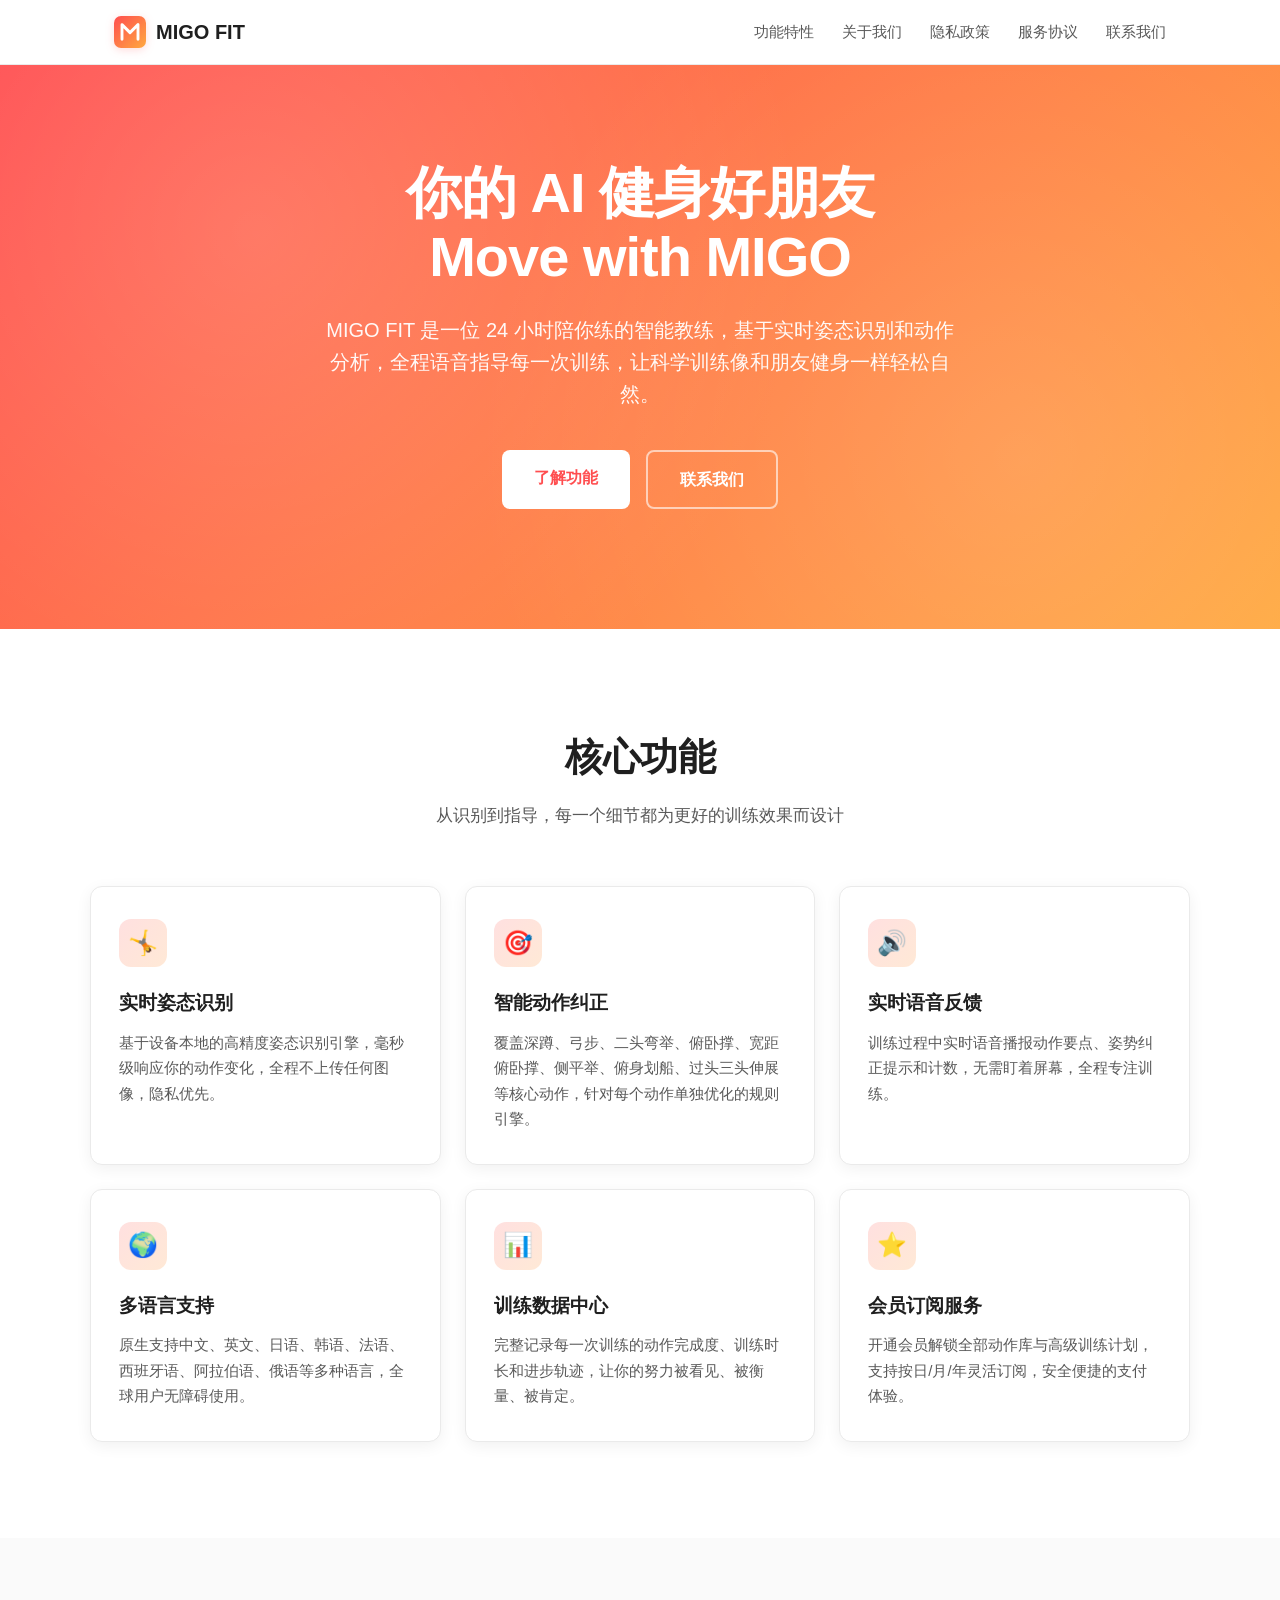
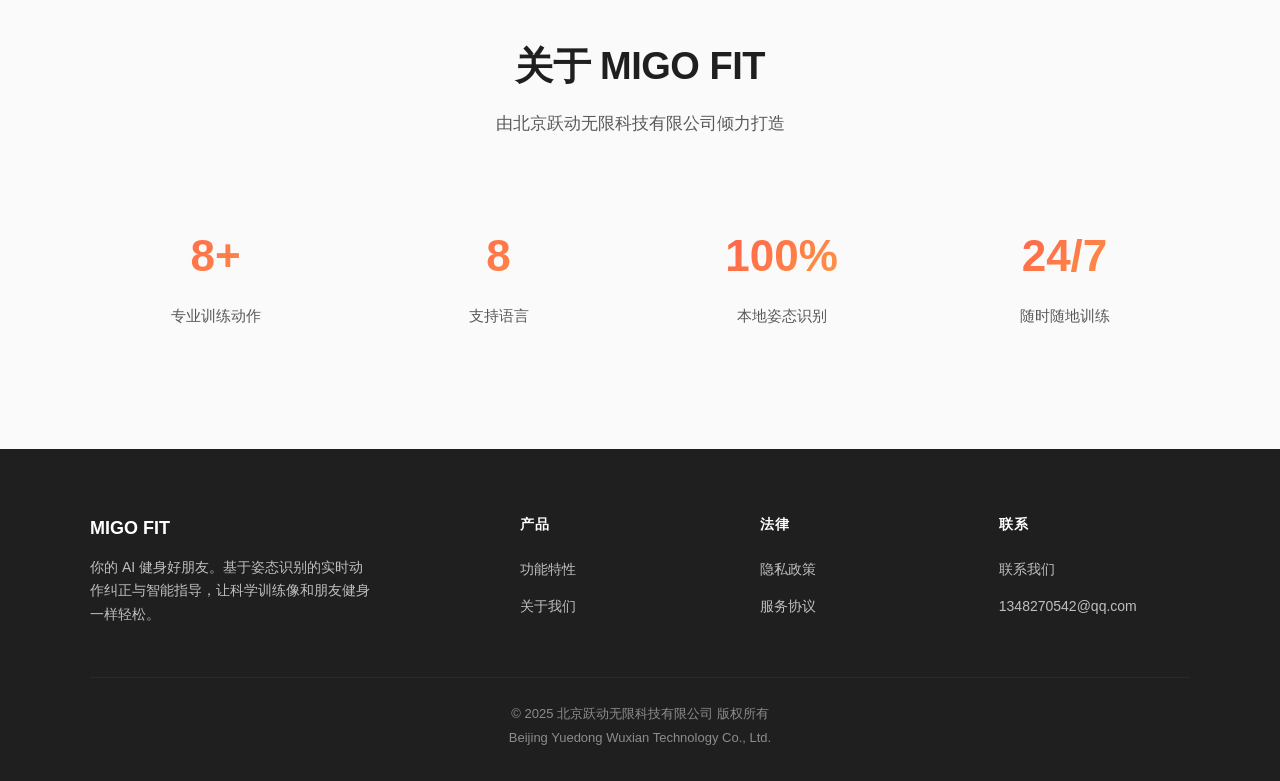
==== index.html @ 9cc6fa57 "feat: 品牌全面重塑 FitCoach → MIGO FIT - 新增主 Logo SVG（圆角矩形 + 字母 M 双山峰 + 红橙渐变 #FF4D4F→#FFA940） - 新增完整 wordm" ====
<!DOCTYPE html>
<html lang="zh-CN">
<head>
  <meta charset="UTF-8" />
  <meta name="viewport" content="width=device-width, initial-scale=1.0" />
  <meta name="description" content="MIGO FIT — 你的 AI 健身好朋友。基于姿态识别的实时动作纠正与语音指导，让科学训练像和朋友健身一样轻松自然。" />
  <title>MIGO FIT — 你的 AI 健身好朋友</title>
  <link rel="icon" type="image/svg+xml" href="assets/favicon.svg" />
  <link rel="stylesheet" href="assets/style.css" />
</head>
<body>

  <!-- Header -->
  <header class="site-header">
    <nav class="nav">
      <a class="nav-brand" href="index.html">
        <img class="logo-svg" src="assets/logo.svg" alt="MIGO FIT Logo" width="32" height="32" />
        <span>MIGO FIT</span>
      </a>
      <ul class="nav-links">
        <li><a href="#features">功能特性</a></li>
        <li><a href="#about">关于我们</a></li>
        <li><a href="privacy.html">隐私政策</a></li>
        <li><a href="terms.html">服务协议</a></li>
        <li><a href="contact.html">联系我们</a></li>
      </ul>
    </nav>
  </header>

  <!-- Hero -->
  <section class="hero">
    <div class="hero-inner">
      <h1>你的 AI 健身好朋友<br />Move with MIGO</h1>
      <p>MIGO FIT 是一位 24 小时陪你练的智能教练，基于实时姿态识别和动作分析，全程语音指导每一次训练，让科学训练像和朋友健身一样轻松自然。</p>
      <div class="hero-cta">
        <a class="btn btn-primary" href="#features">了解功能</a>
        <a class="btn btn-outline" href="contact.html">联系我们</a>
      </div>
    </div>
  </section>

  <!-- Features -->
  <section id="features" class="section">
    <div class="section-inner">
      <div class="section-title">
        <h2>核心功能</h2>
        <p>从识别到指导，每一个细节都为更好的训练效果而设计</p>
      </div>
      <div class="features-grid">

        <div class="feature-card">
          <div class="feature-icon">🤸</div>
          <h3>实时姿态识别</h3>
          <p>基于设备本地的高精度姿态识别引擎，毫秒级响应你的动作变化，全程不上传任何图像，隐私优先。</p>
        </div>

        <div class="feature-card">
          <div class="feature-icon">🎯</div>
          <h3>智能动作纠正</h3>
          <p>覆盖深蹲、弓步、二头弯举、俯卧撑、宽距俯卧撑、侧平举、俯身划船、过头三头伸展等核心动作，针对每个动作单独优化的规则引擎。</p>
        </div>

        <div class="feature-card">
          <div class="feature-icon">🔊</div>
          <h3>实时语音反馈</h3>
          <p>训练过程中实时语音播报动作要点、姿势纠正提示和计数，无需盯着屏幕，全程专注训练。</p>
        </div>

        <div class="feature-card">
          <div class="feature-icon">🌍</div>
          <h3>多语言支持</h3>
          <p>原生支持中文、英文、日语、韩语、法语、西班牙语、阿拉伯语、俄语等多种语言，全球用户无障碍使用。</p>
        </div>

        <div class="feature-card">
          <div class="feature-icon">📊</div>
          <h3>训练数据中心</h3>
          <p>完整记录每一次训练的动作完成度、训练时长和进步轨迹，让你的努力被看见、被衡量、被肯定。</p>
        </div>

        <div class="feature-card">
          <div class="feature-icon">⭐</div>
          <h3>会员订阅服务</h3>
          <p>开通会员解锁全部动作库与高级训练计划，支持按日/月/年灵活订阅，安全便捷的支付体验。</p>
        </div>

      </div>
    </div>
  </section>

  <!-- About / Stats -->
  <section id="about" class="section section-soft">
    <div class="section-inner">
      <div class="section-title">
        <h2>关于 MIGO FIT</h2>
        <p>由北京跃动无限科技有限公司倾力打造</p>
      </div>
      <div class="about-grid">
        <div class="stat">
          <span class="stat-num">8+</span>
          <span class="stat-label">专业训练动作</span>
        </div>
        <div class="stat">
          <span class="stat-num">8</span>
          <span class="stat-label">支持语言</span>
        </div>
        <div class="stat">
          <span class="stat-num">100%</span>
          <span class="stat-label">本地姿态识别</span>
        </div>
        <div class="stat">
          <span class="stat-num">24/7</span>
          <span class="stat-label">随时随地训练</span>
        </div>
      </div>
    </div>
  </section>

  <!-- Footer -->
  <footer class="site-footer">
    <div class="footer-inner">
      <div class="footer-grid">

        <div class="footer-brand">
          <h3>MIGO FIT</h3>
          <p>你的 AI 健身好朋友。基于姿态识别的实时动作纠正与智能指导，让科学训练像和朋友健身一样轻松。</p>
        </div>

        <div class="footer-col">
          <h4>产品</h4>
          <ul>
            <li><a href="#features">功能特性</a></li>
            <li><a href="#about">关于我们</a></li>
          </ul>
        </div>

        <div class="footer-col">
          <h4>法律</h4>
          <ul>
            <li><a href="privacy.html">隐私政策</a></li>
            <li><a href="terms.html">服务协议</a></li>
          </ul>
        </div>

        <div class="footer-col">
          <h4>联系</h4>
          <ul>
            <li><a href="contact.html">联系我们</a></li>
            <li><a href="mailto:1348270542@qq.com">1348270542@qq.com</a></li>
          </ul>
        </div>

      </div>

      <div class="footer-bottom">
        <p>© 2025 北京跃动无限科技有限公司 版权所有</p>
        <p>Beijing Yuedong Wuxian Technology Co., Ltd.</p>
      </div>
    </div>
  </footer>

</body>
</html>
---- assets/style.css ----
/* ===== MIGO FIT Official Website Styles ===== */
/* Brand: MIGO FIT — Your AI Workout MIGO */
/* Design tokens — 与品牌 VI 文档 BRAND.md 对齐 */
:root {
  /* 品牌主渐变: #FF4D4F → #FFA940 (温暖红橙) */
  --color-primary: #FF4D4F;
  --color-primary-dark: #D9363E;
  --color-accent: #FFA940;
  --color-text: #1F1F1F;
  --color-text-secondary: #595959;
  --color-text-tertiary: #8C8C8C;
  --color-bg: #FFFFFF;
  --color-bg-soft: #FAFAFA;
  --color-bg-section: #F5F5F7;
  --color-border: #EAEAEA;
  --gradient-hero: linear-gradient(135deg, #FF4D4F 0%, #FFA940 100%);
  --shadow-card: 0 4px 16px rgba(0, 0, 0, 0.06);
  --shadow-card-hover: 0 8px 24px rgba(0, 0, 0, 0.1);
  --radius-card: 12px;
  --radius-button: 8px;
  --max-width: 1100px;
}

* {
  margin: 0;
  padding: 0;
  box-sizing: border-box;
}

html {
  scroll-behavior: smooth;
}

body {
  font-family: -apple-system, BlinkMacSystemFont, "PingFang SC", "Helvetica Neue",
    Helvetica, "Microsoft YaHei", Arial, sans-serif;
  font-size: 16px;
  line-height: 1.7;
  color: var(--color-text);
  background: var(--color-bg);
  -webkit-font-smoothing: antialiased;
  -moz-osx-font-smoothing: grayscale;
}

a {
  color: var(--color-primary);
  text-decoration: none;
  transition: color 0.2s ease;
}

a:hover {
  color: var(--color-primary-dark);
}

img {
  max-width: 100%;
  height: auto;
}

/* ===== Header / Navigation ===== */
.site-header {
  position: sticky;
  top: 0;
  background: rgba(255, 255, 255, 0.95);
  backdrop-filter: saturate(180%) blur(20px);
  -webkit-backdrop-filter: saturate(180%) blur(20px);
  border-bottom: 1px solid var(--color-border);
  z-index: 100;
}

.nav {
  max-width: var(--max-width);
  margin: 0 auto;
  padding: 0 24px;
  height: 64px;
  display: flex;
  align-items: center;
  justify-content: space-between;
}

.nav-brand {
  display: flex;
  align-items: center;
  gap: 10px;
  font-weight: 700;
  font-size: 20px;
  color: var(--color-text);
}

.nav-brand .logo-svg {
  width: 32px;
  height: 32px;
  display: inline-block;
  vertical-align: middle;
  /* 微弱阴影，让 logo 在浅色 header 上更立体 */
  filter: drop-shadow(0 2px 4px rgba(255, 77, 79, 0.20));
}

.nav-links {
  display: flex;
  gap: 28px;
  list-style: none;
}

.nav-links a {
  color: var(--color-text-secondary);
  font-weight: 500;
  font-size: 15px;
}

.nav-links a:hover {
  color: var(--color-primary);
}

/* ===== Hero ===== */
.hero {
  background: var(--gradient-hero);
  color: #fff;
  padding: 96px 24px 120px;
  text-align: center;
  position: relative;
  overflow: hidden;
}

.hero::before {
  content: "";
  position: absolute;
  inset: 0;
  background: radial-gradient(circle at 20% 30%, rgba(255, 255, 255, 0.15) 0%, transparent 50%),
    radial-gradient(circle at 80% 70%, rgba(255, 255, 255, 0.12) 0%, transparent 50%);
  pointer-events: none;
}

.hero-inner {
  position: relative;
  max-width: 820px;
  margin: 0 auto;
}

.hero h1 {
  font-size: 56px;
  line-height: 1.15;
  font-weight: 800;
  letter-spacing: -1px;
  margin-bottom: 24px;
}

.hero p {
  font-size: 20px;
  opacity: 0.95;
  line-height: 1.6;
  margin-bottom: 40px;
  max-width: 640px;
  margin-left: auto;
  margin-right: auto;
}

.hero-cta {
  display: flex;
  justify-content: center;
  gap: 16px;
  flex-wrap: wrap;
}

.btn {
  display: inline-block;
  padding: 14px 32px;
  border-radius: var(--radius-button);
  font-size: 16px;
  font-weight: 600;
  transition: transform 0.2s ease, box-shadow 0.2s ease;
  cursor: pointer;
  border: none;
}

.btn-primary {
  background: #fff;
  color: var(--color-primary);
}

.btn-primary:hover {
  transform: translateY(-2px);
  box-shadow: 0 8px 24px rgba(0, 0, 0, 0.18);
  color: var(--color-primary-dark);
}

.btn-outline {
  background: transparent;
  color: #fff;
  border: 2px solid rgba(255, 255, 255, 0.6);
}

.btn-outline:hover {
  transform: translateY(-2px);
  border-color: #fff;
  color: #fff;
}

/* ===== Section ===== */
.section {
  padding: 96px 24px;
}

.section-inner {
  max-width: var(--max-width);
  margin: 0 auto;
}

.section-soft {
  background: var(--color-bg-soft);
}

.section-section {
  background: var(--color-bg-section);
}

.section-title {
  text-align: center;
  margin-bottom: 56px;
}

.section-title h2 {
  font-size: 38px;
  font-weight: 800;
  letter-spacing: -0.5px;
  margin-bottom: 12px;
}

.section-title p {
  color: var(--color-text-secondary);
  font-size: 17px;
}

/* ===== Features Grid ===== */
.features-grid {
  display: grid;
  grid-template-columns: repeat(auto-fit, minmax(280px, 1fr));
  gap: 24px;
}

.feature-card {
  background: #fff;
  padding: 32px 28px;
  border-radius: var(--radius-card);
  box-shadow: var(--shadow-card);
  border: 1px solid var(--color-border);
  transition: box-shadow 0.2s ease, transform 0.2s ease;
}

.feature-card:hover {
  box-shadow: var(--shadow-card-hover);
  transform: translateY(-4px);
}

.feature-icon {
  width: 48px;
  height: 48px;
  border-radius: 12px;
  background: linear-gradient(135deg, #FFE0E0 0%, #FFE9D6 100%);
  display: inline-flex;
  align-items: center;
  justify-content: center;
  font-size: 24px;
  margin-bottom: 20px;
}

.feature-card h3 {
  font-size: 19px;
  font-weight: 700;
  margin-bottom: 10px;
}

.feature-card p {
  color: var(--color-text-secondary);
  font-size: 15px;
  line-height: 1.7;
}

/* ===== About / Stats ===== */
.about-grid {
  display: grid;
  grid-template-columns: repeat(auto-fit, minmax(200px, 1fr));
  gap: 32px;
  text-align: center;
}

.stat {
  padding: 24px 16px;
}

.stat-num {
  font-size: 44px;
  font-weight: 800;
  background: var(--gradient-hero);
  -webkit-background-clip: text;
  background-clip: text;
  -webkit-text-fill-color: transparent;
  margin-bottom: 8px;
  display: block;
}

.stat-label {
  color: var(--color-text-secondary);
  font-size: 15px;
}

/* ===== Footer ===== */
.site-footer {
  background: #1F1F1F;
  color: #BFBFBF;
  padding: 64px 24px 32px;
}

.footer-inner {
  max-width: var(--max-width);
  margin: 0 auto;
}

.footer-grid {
  display: grid;
  grid-template-columns: 2fr 1fr 1fr 1fr;
  gap: 48px;
  margin-bottom: 48px;
}

.footer-brand h3 {
  color: #fff;
  font-size: 18px;
  font-weight: 700;
  margin-bottom: 12px;
}

.footer-brand p {
  font-size: 14px;
  line-height: 1.7;
  max-width: 280px;
}

.footer-col h4 {
  color: #fff;
  font-size: 14px;
  font-weight: 600;
  text-transform: uppercase;
  letter-spacing: 1px;
  margin-bottom: 18px;
}

.footer-col ul {
  list-style: none;
}

.footer-col li {
  margin-bottom: 10px;
}

.footer-col a {
  color: #BFBFBF;
  font-size: 14px;
}

.footer-col a:hover {
  color: #fff;
}

.footer-bottom {
  border-top: 1px solid #2A2A2A;
  padding-top: 24px;
  text-align: center;
  font-size: 13px;
  color: #8C8C8C;
  line-height: 1.8;
}

.footer-bottom a {
  color: #BFBFBF;
}

/* ===== Document Page (privacy / terms) ===== */
.doc-page {
  max-width: 820px;
  margin: 0 auto;
  padding: 64px 24px 96px;
}

.doc-page h1 {
  font-size: 36px;
  font-weight: 800;
  margin-bottom: 12px;
  letter-spacing: -0.5px;
}

.doc-meta {
  color: var(--color-text-tertiary);
  font-size: 14px;
  margin-bottom: 40px;
  padding-bottom: 24px;
  border-bottom: 1px solid var(--color-border);
}

.doc-page h2 {
  font-size: 22px;
  font-weight: 700;
  margin-top: 40px;
  margin-bottom: 16px;
  color: var(--color-text);
}

.doc-page h3 {
  font-size: 17px;
  font-weight: 600;
  margin-top: 24px;
  margin-bottom: 12px;
  color: var(--color-text);
}

.doc-page p,
.doc-page li {
  font-size: 15px;
  line-height: 1.85;
  color: var(--color-text-secondary);
  margin-bottom: 12px;
}

.doc-page ul,
.doc-page ol {
  padding-left: 24px;
  margin-bottom: 16px;
}

.doc-page strong {
  color: var(--color-text);
}

.doc-page blockquote {
  border-left: 4px solid var(--color-primary);
  padding: 12px 20px;
  margin: 20px 0;
  background: var(--color-bg-soft);
  color: var(--color-text-secondary);
  font-size: 15px;
  border-radius: 0 8px 8px 0;
}

.doc-page table {
  width: 100%;
  border-collapse: collapse;
  margin: 20px 0;
  font-size: 14px;
}

.doc-page th,
.doc-page td {
  padding: 12px 16px;
  border: 1px solid var(--color-border);
  text-align: left;
}

.doc-page th {
  background: var(--color-bg-soft);
  font-weight: 600;
  color: var(--color-text);
}

/* ===== Contact Page ===== */
.contact-grid {
  display: grid;
  grid-template-columns: repeat(auto-fit, minmax(280px, 1fr));
  gap: 24px;
  margin-top: 40px;
}

.contact-card {
  background: #fff;
  padding: 32px;
  border-radius: var(--radius-card);
  border: 1px solid var(--color-border);
  box-shadow: var(--shadow-card);
}

.contact-card h3 {
  font-size: 17px;
  font-weight: 700;
  margin-bottom: 16px;
  color: var(--color-text);
}

.contact-card p {
  color: var(--color-text-secondary);
  font-size: 15px;
  line-height: 1.8;
  margin-bottom: 8px;
}

.contact-card .contact-value {
  color: var(--color-primary);
  font-weight: 600;
  font-size: 17px;
}

/* ===== Responsive ===== */
@media (max-width: 768px) {
  .hero {
    padding: 64px 24px 80px;
  }
  .hero h1 {
    font-size: 36px;
  }
  .hero p {
    font-size: 17px;
  }
  .section {
    padding: 64px 24px;
  }
  .section-title h2 {
    font-size: 28px;
  }
  .nav-links {
    display: none;
  }
  .footer-grid {
    grid-template-columns: 1fr;
    gap: 32px;
  }
  .doc-page h1 {
    font-size: 28px;
  }
}
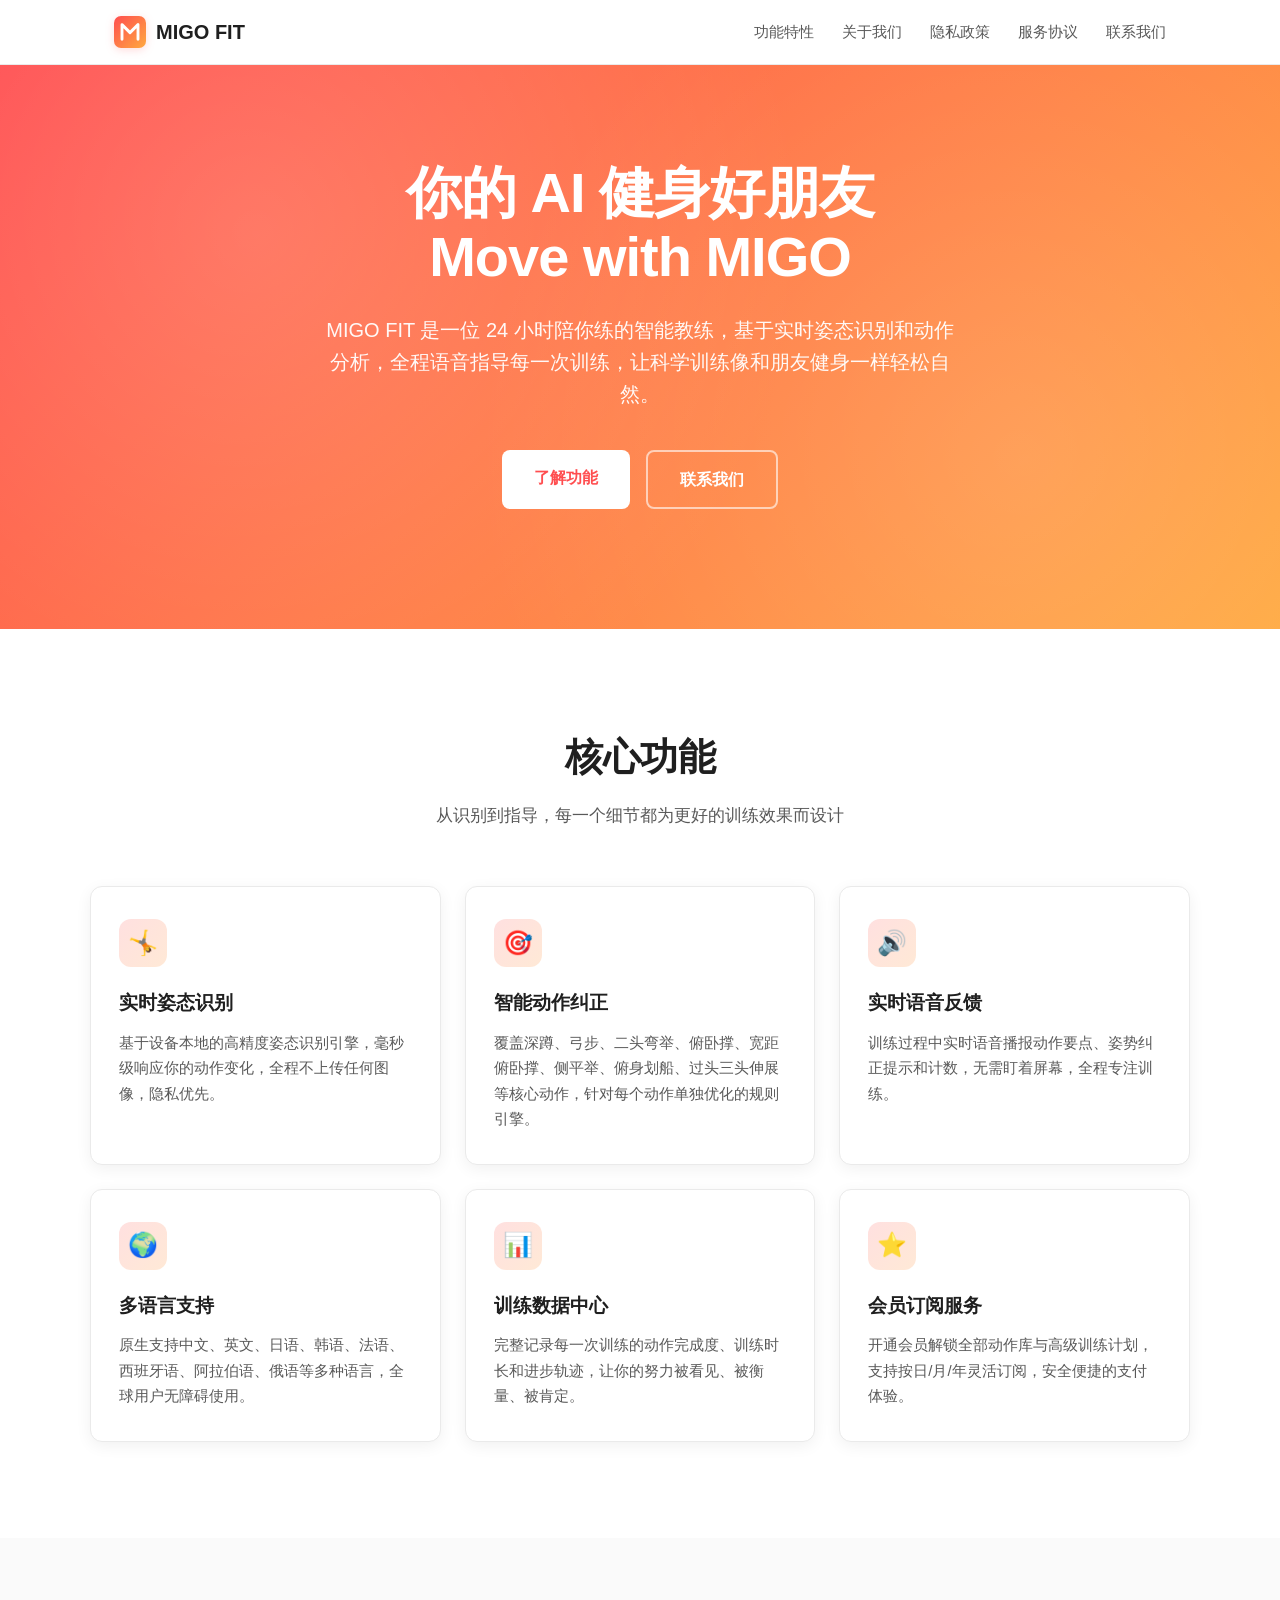
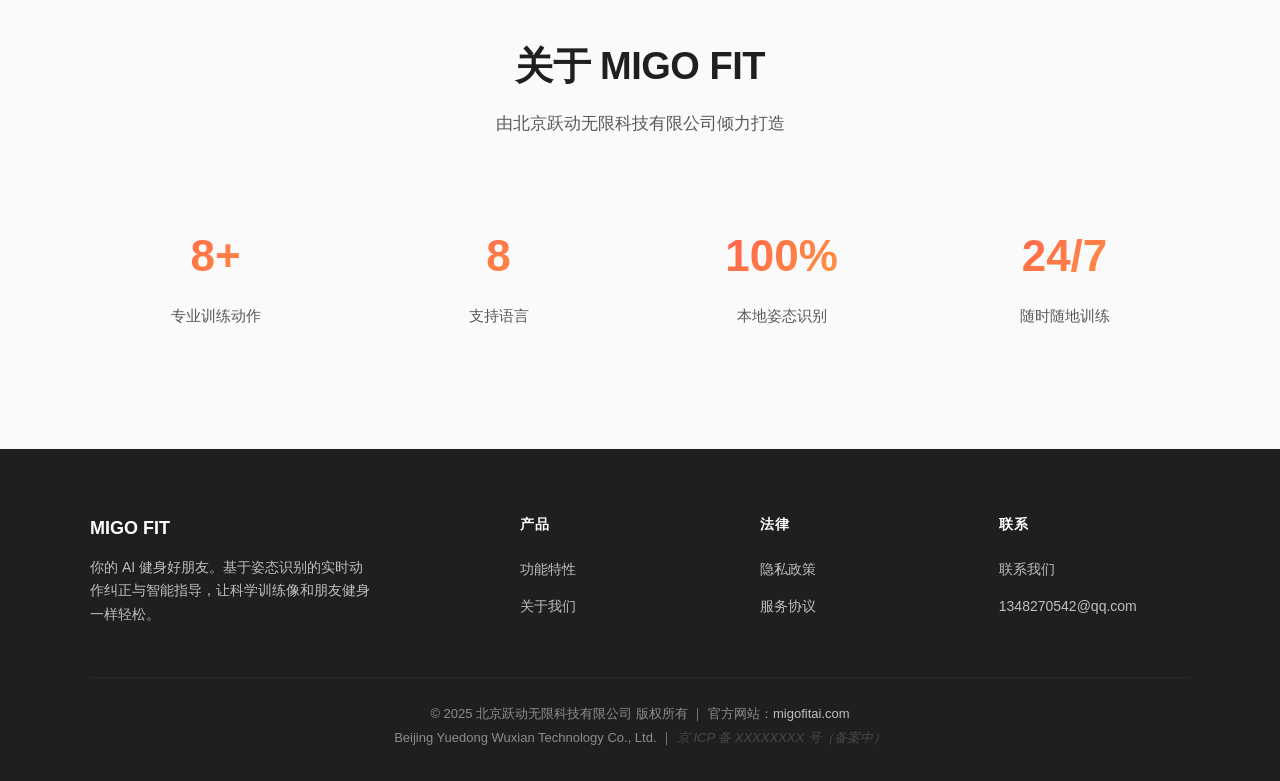
==== commit 3118501f: "feat(domain): 绑定自定义域名 migofitai.com - 新增 CNAME 文件让 GitHub Pages 自动绑定 migofitai.com - 4 个 HTML footer" ====
--- a/index.html
+++ b/index.html
@@ -153,8 +153,8 @@
       </div>
 
       <div class="footer-bottom">
-        <p>© 2025 北京跃动无限科技有限公司 版权所有</p>
-        <p>Beijing Yuedong Wuxian Technology Co., Ltd.</p>
+        <p>© 2025 北京跃动无限科技有限公司 版权所有 ｜ 官方网站：<a href="https://migofitai.com">migofitai.com</a></p>
+        <p>Beijing Yuedong Wuxian Technology Co., Ltd. ｜ <span class="icp-placeholder">京 ICP 备 XXXXXXXX 号（备案中）</span></p>
       </div>
     </div>
   </footer>
--- a/assets/style.css
+++ b/assets/style.css
@@ -375,6 +375,13 @@
   color: #BFBFBF;
 }
 
+/* ICP 备案号占位（备案完成后去掉 .icp-placeholder class 并填入真号即可） */
+.icp-placeholder {
+  color: #595959;
+  font-style: italic;
+  opacity: 0.7;
+}
+
 /* ===== Document Page (privacy / terms) ===== */
 .doc-page {
   max-width: 820px;
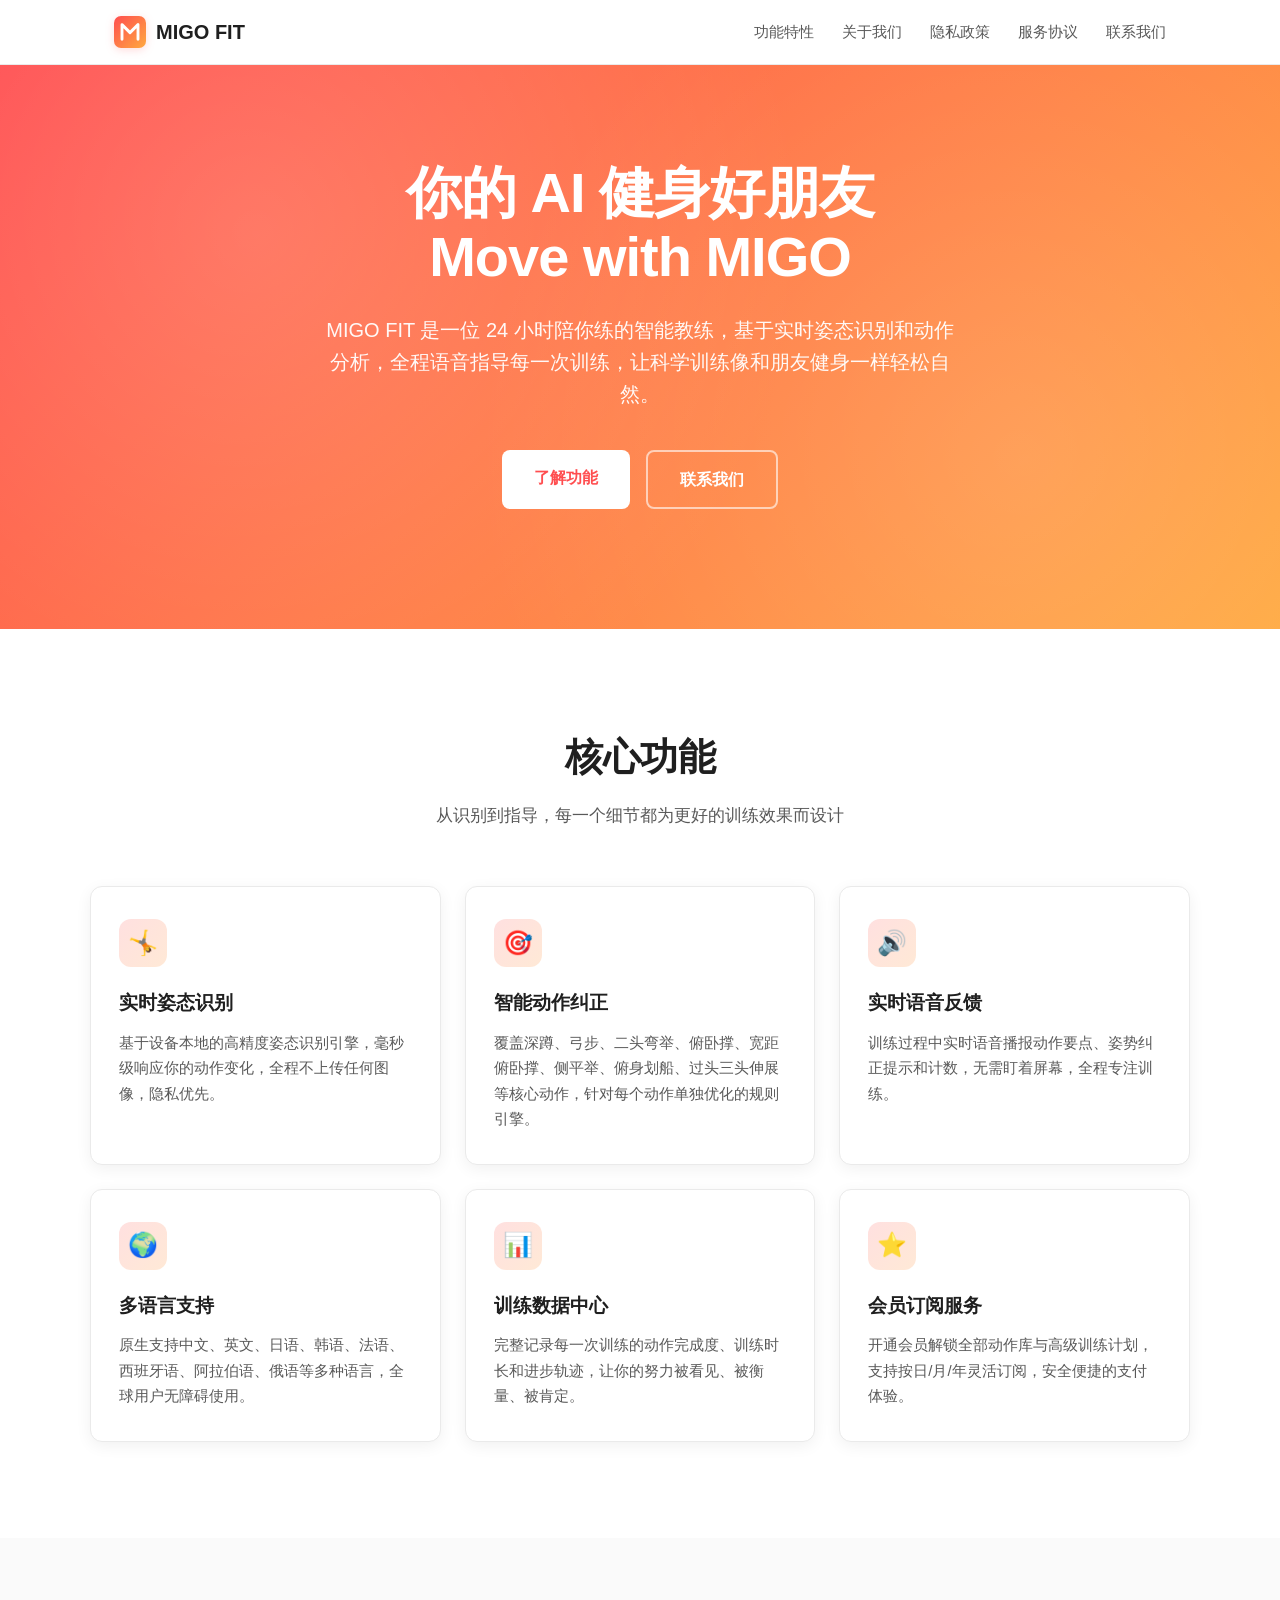
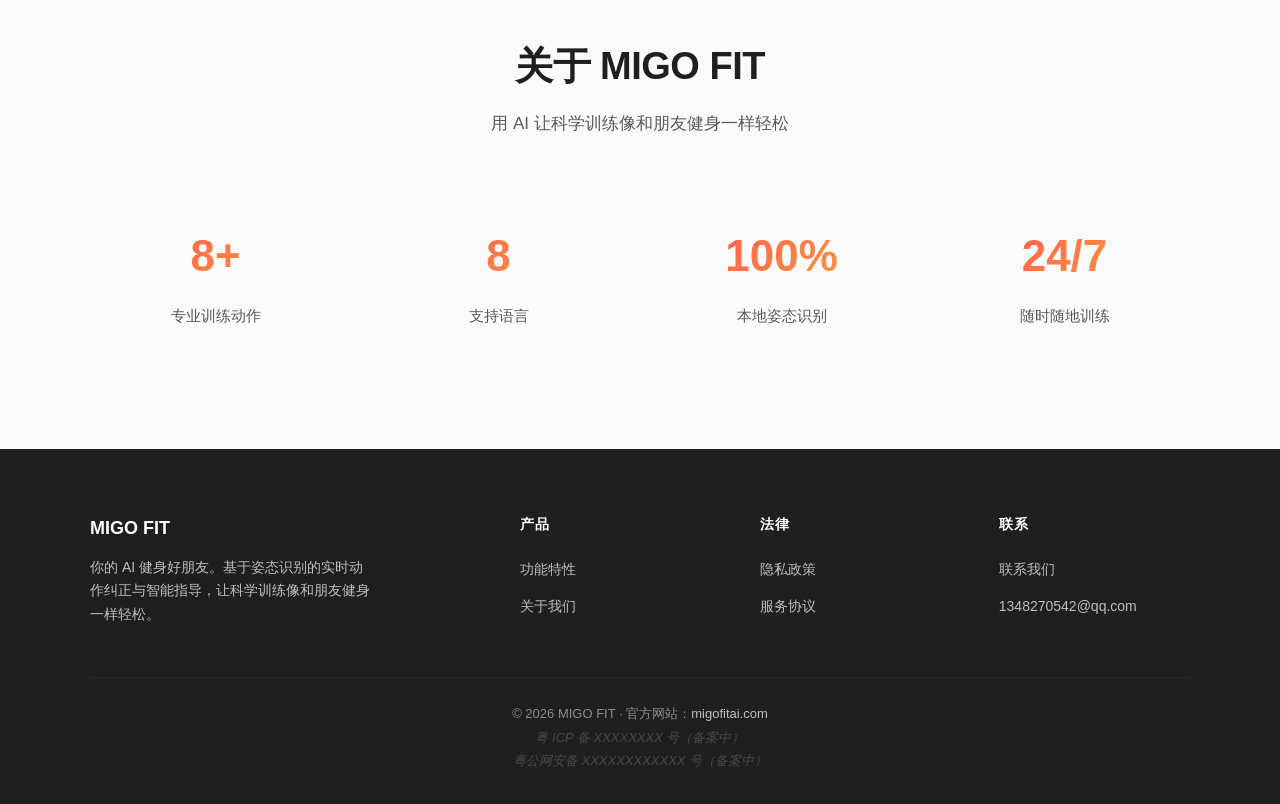
==== commit 2637334c: "feat(beian): footer 加 ICP / 公安备案占位 + 明确备案中状态 4 个 HTML 页面 (index/privacy/terms/contact) footer-bottom" ====
--- a/index.html
+++ b/index.html
@@ -93,7 +93,7 @@
     <div class="section-inner">
       <div class="section-title">
         <h2>关于 MIGO FIT</h2>
-        <p>由北京跃动无限科技有限公司倾力打造</p>
+        <p>用 AI 让科学训练像和朋友健身一样轻松</p>
       </div>
       <div class="about-grid">
         <div class="stat">
@@ -153,8 +153,11 @@
       </div>
 
       <div class="footer-bottom">
-        <p>© 2025 北京跃动无限科技有限公司 版权所有 ｜ 官方网站：<a href="https://migofitai.com">migofitai.com</a></p>
-        <p>Beijing Yuedong Wuxian Technology Co., Ltd. ｜ <span class="icp-placeholder">京 ICP 备 XXXXXXXX 号（备案中）</span></p>
+        <p>© 2026 MIGO FIT · 官方网站：<a href="https://migofitai.com">migofitai.com</a></p>
+        <!-- 备案通过后：把下面 <span> 替换成 <a href="https://beian.miit.gov.cn" target="_blank" rel="noopener">粤ICP备2026XXXXXX号</a> -->
+        <p><span class="icp-placeholder">粤 ICP 备 XXXXXXXX 号（备案中）</span></p>
+        <!-- 公安备案通过后：把下面 <span> 替换成 <a href="https://beian.mps.gov.cn/#/query/webSearch?code=44XXXXXXXX" target="_blank" rel="noopener">粤公网安备 44XXXXXXXX 号</a> -->
+        <p><span class="icp-placeholder">粤公网安备 XXXXXXXXXXXX 号（备案中）</span></p>
       </div>
     </div>
   </footer>
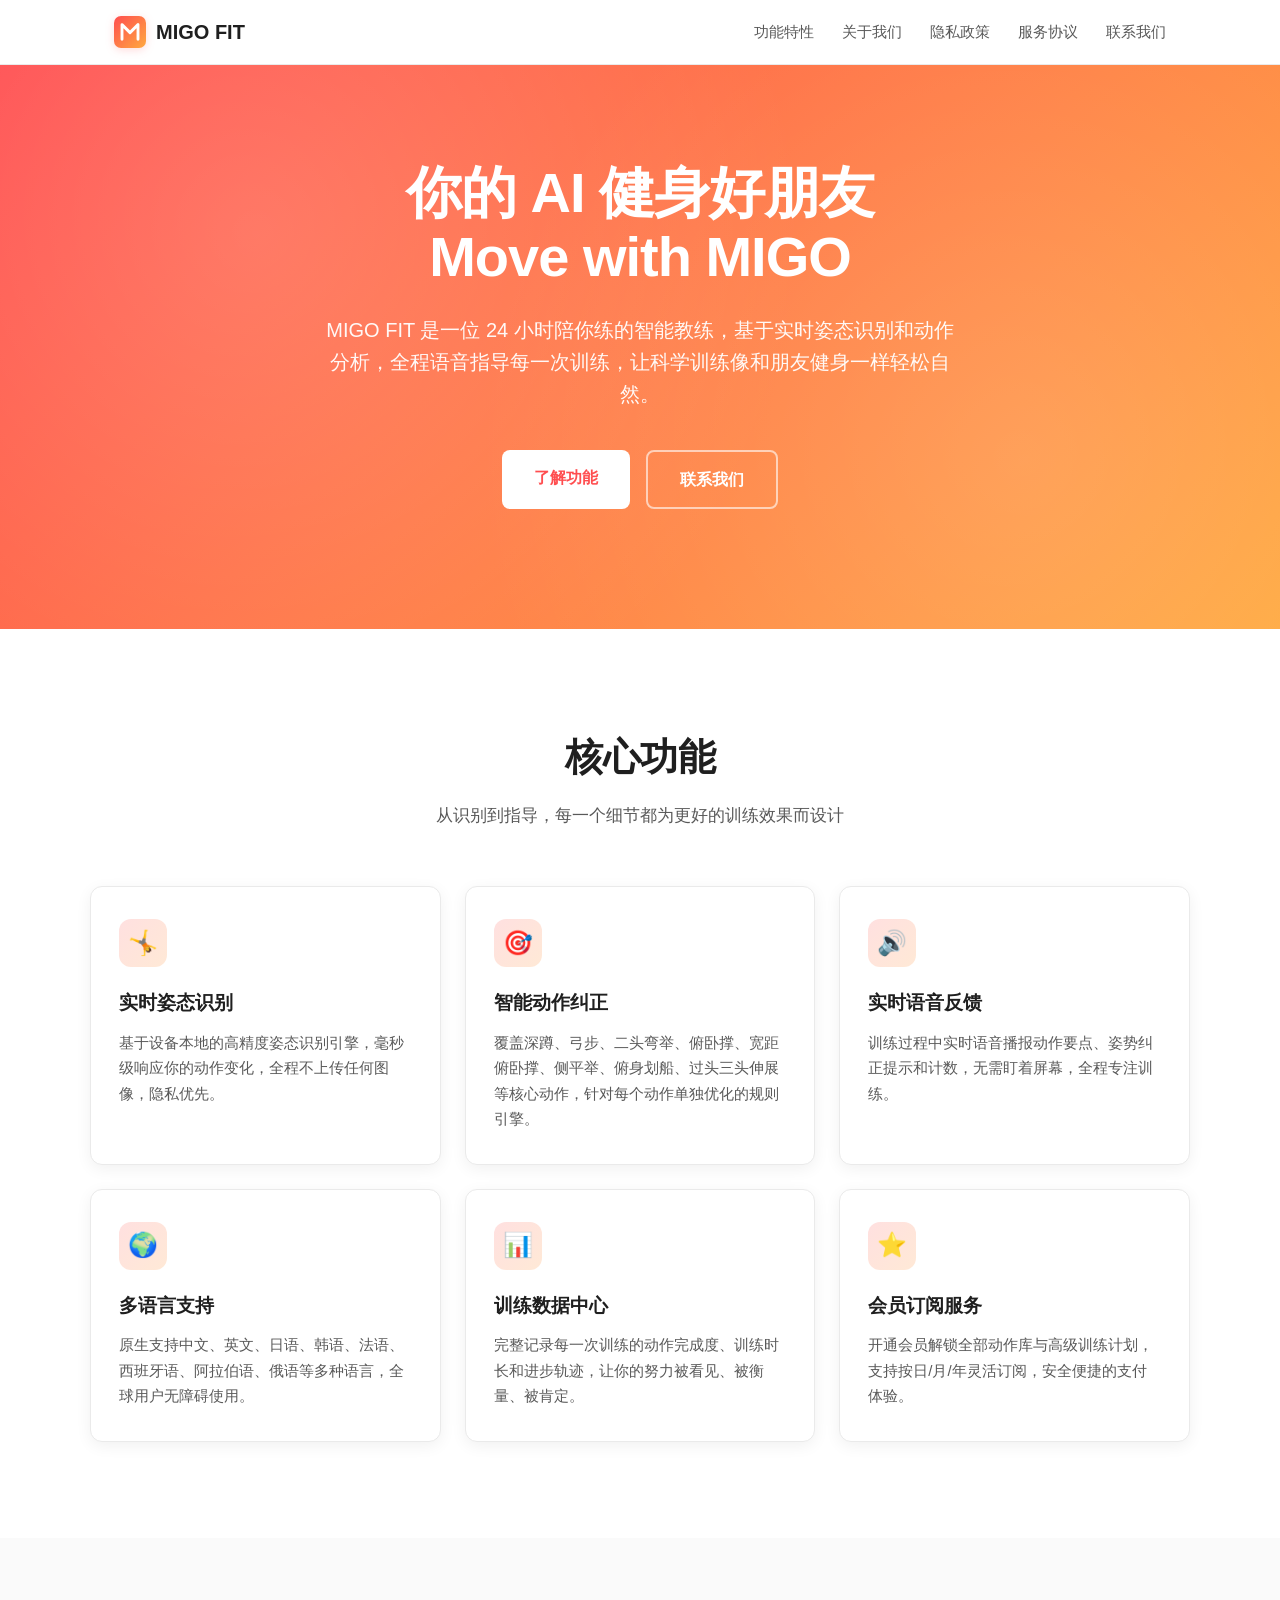
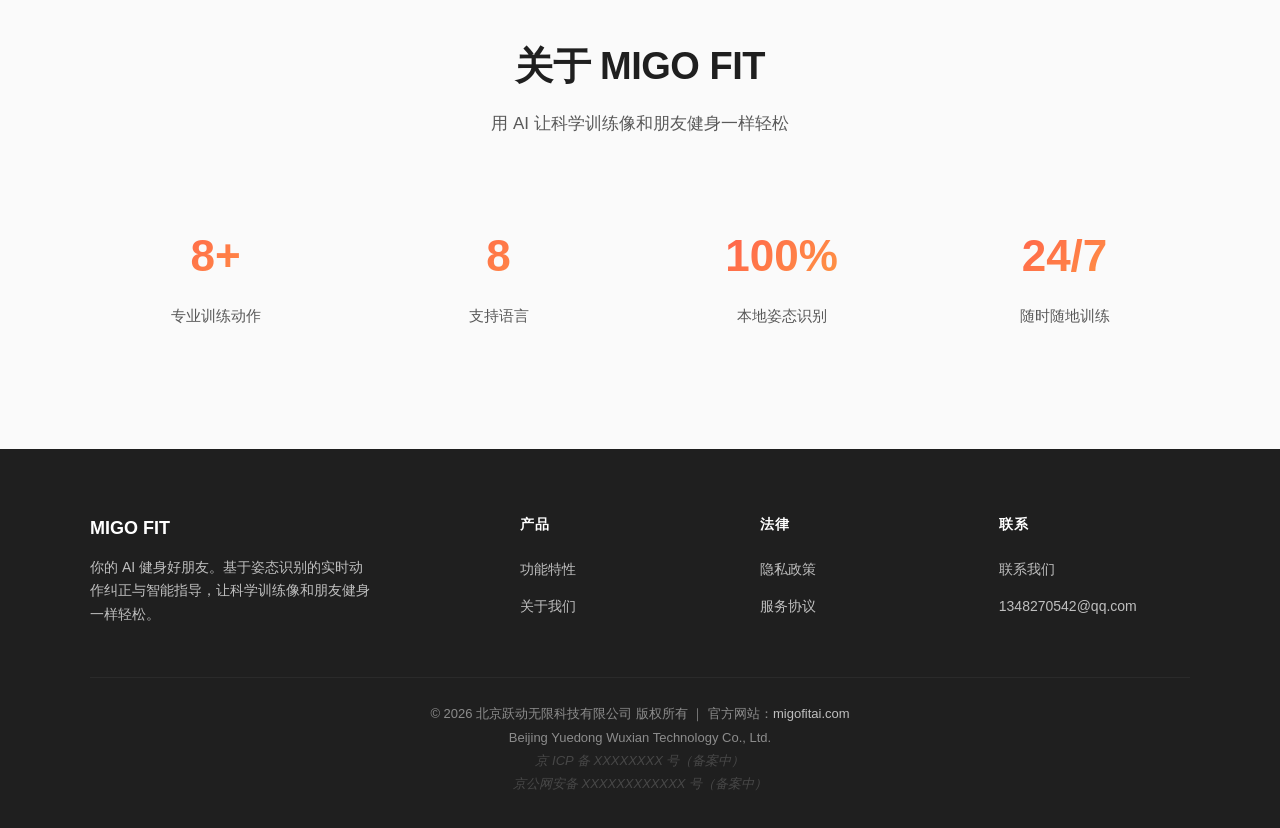
==== commit 5fa65199: "fix(beian): 备案区域 粤→京 + 恢复北京跃动无限科技有限公司 公司注册地在北京，备案走北京市通信管理局: - 4 个 HTML footer: 版权主体恢复公司全称 + 英文名 - IC" ====
--- a/index.html
+++ b/index.html
@@ -153,11 +153,12 @@
       </div>
 
       <div class="footer-bottom">
-        <p>© 2026 MIGO FIT · 官方网站：<a href="https://migofitai.com">migofitai.com</a></p>
-        <!-- 备案通过后：把下面 <span> 替换成 <a href="https://beian.miit.gov.cn" target="_blank" rel="noopener">粤ICP备2026XXXXXX号</a> -->
-        <p><span class="icp-placeholder">粤 ICP 备 XXXXXXXX 号（备案中）</span></p>
-        <!-- 公安备案通过后：把下面 <span> 替换成 <a href="https://beian.mps.gov.cn/#/query/webSearch?code=44XXXXXXXX" target="_blank" rel="noopener">粤公网安备 44XXXXXXXX 号</a> -->
-        <p><span class="icp-placeholder">粤公网安备 XXXXXXXXXXXX 号（备案中）</span></p>
+        <p>© 2026 北京跃动无限科技有限公司 版权所有 ｜ 官方网站：<a href="https://migofitai.com">migofitai.com</a></p>
+        <p>Beijing Yuedong Wuxian Technology Co., Ltd.</p>
+        <!-- 备案通过后：把下面 <span> 替换成 <a href="https://beian.miit.gov.cn" target="_blank" rel="noopener">京ICP备2026XXXXXX号</a> -->
+        <p><span class="icp-placeholder">京 ICP 备 XXXXXXXX 号（备案中）</span></p>
+        <!-- 公安备案通过后：把下面 <span> 替换成 <a href="https://beian.mps.gov.cn/#/query/webSearch?code=11XXXXXXXX" target="_blank" rel="noopener">京公网安备 11XXXXXXXX 号</a> -->
+        <p><span class="icp-placeholder">京公网安备 XXXXXXXXXXXX 号（备案中）</span></p>
       </div>
     </div>
   </footer>
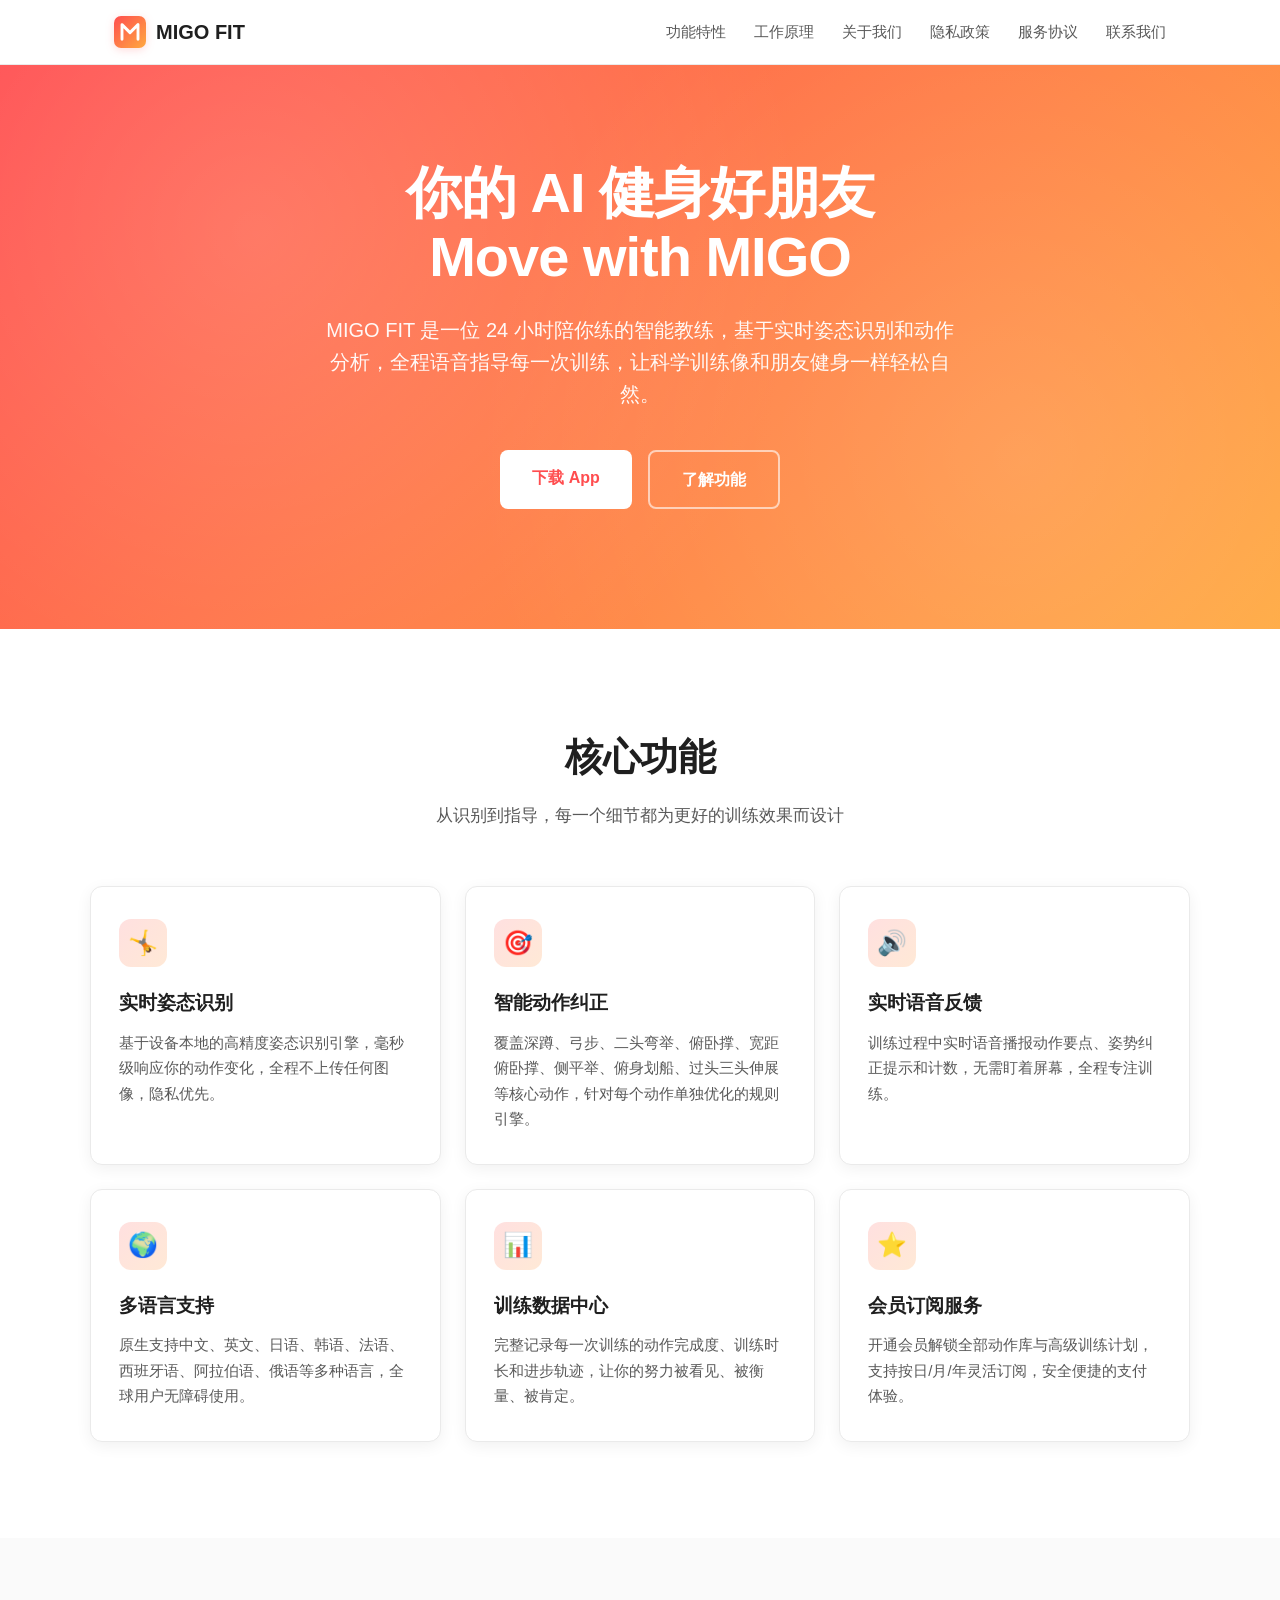
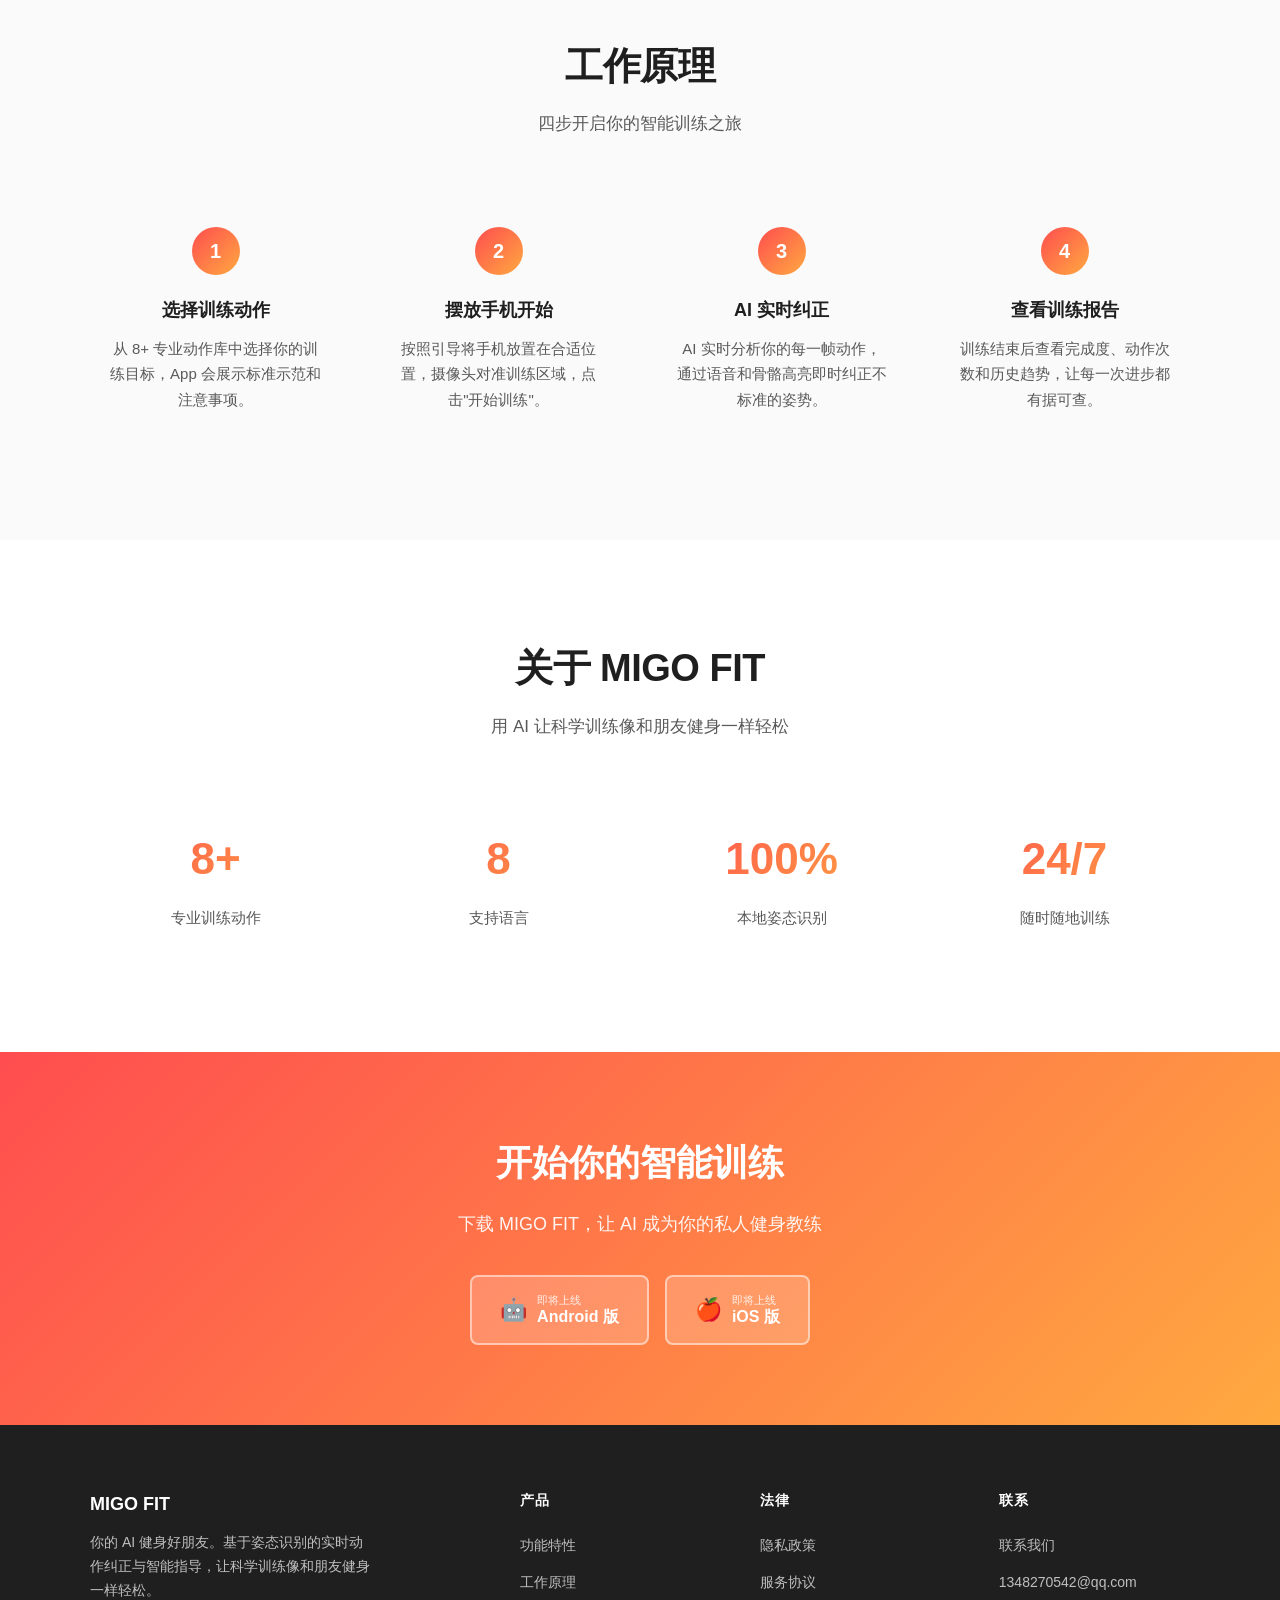
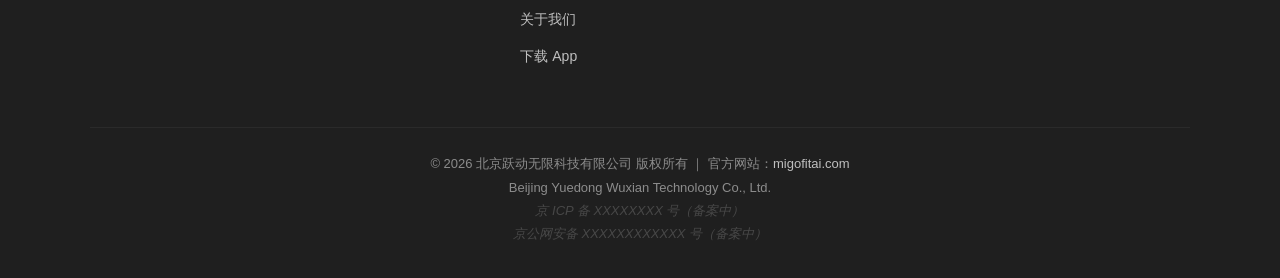
==== commit a08d8d61: "feat(website): SEO增强、汉堡菜单、内容补全与品牌色修正 - 4 页补全 OG 标签 + canonical + robots 元信息 - 4 页添加纯 CSS 汉堡菜单（checkb" ====
--- a/index.html
+++ b/index.html
@@ -4,6 +4,15 @@
   <meta charset="UTF-8" />
   <meta name="viewport" content="width=device-width, initial-scale=1.0" />
   <meta name="description" content="MIGO FIT — 你的 AI 健身好朋友。基于姿态识别的实时动作纠正与语音指导，让科学训练像和朋友健身一样轻松自然。" />
+  <meta name="robots" content="index, follow" />
+  <link rel="canonical" href="https://migofitai.com/" />
+  <!-- Open Graph -->
+  <meta property="og:type" content="website" />
+  <meta property="og:title" content="MIGO FIT — 你的 AI 健身好朋友" />
+  <meta property="og:description" content="基于姿态识别的实时动作纠正与语音指导，让科学训练像和朋友健身一样轻松自然。" />
+  <meta property="og:url" content="https://migofitai.com/" />
+  <meta property="og:image" content="https://migofitai.com/assets/logo.svg" />
+  <meta property="og:site_name" content="MIGO FIT" />
   <title>MIGO FIT — 你的 AI 健身好朋友</title>
   <link rel="icon" type="image/svg+xml" href="assets/favicon.svg" />
   <link rel="stylesheet" href="assets/style.css" />
@@ -17,8 +26,16 @@
         <img class="logo-svg" src="assets/logo.svg" alt="MIGO FIT Logo" width="32" height="32" />
         <span>MIGO FIT</span>
       </a>
+      <!-- 纯 CSS 汉堡菜单：checkbox hack，无需 JS -->
+      <input type="checkbox" id="nav-toggle" class="nav-toggle" aria-hidden="true" />
+      <label for="nav-toggle" class="nav-hamburger" aria-label="打开导航菜单">
+        <span></span>
+        <span></span>
+        <span></span>
+      </label>
       <ul class="nav-links">
         <li><a href="#features">功能特性</a></li>
+        <li><a href="#how-it-works">工作原理</a></li>
         <li><a href="#about">关于我们</a></li>
         <li><a href="privacy.html">隐私政策</a></li>
         <li><a href="terms.html">服务协议</a></li>
@@ -33,8 +50,8 @@
       <h1>你的 AI 健身好朋友<br />Move with MIGO</h1>
       <p>MIGO FIT 是一位 24 小时陪你练的智能教练，基于实时姿态识别和动作分析，全程语音指导每一次训练，让科学训练像和朋友健身一样轻松自然。</p>
       <div class="hero-cta">
-        <a class="btn btn-primary" href="#features">了解功能</a>
-        <a class="btn btn-outline" href="contact.html">联系我们</a>
+        <a class="btn btn-primary" href="#download">下载 App</a>
+        <a class="btn btn-outline" href="#features">了解功能</a>
       </div>
     </div>
   </section>
@@ -88,8 +105,45 @@
     </div>
   </section>
 
+  <!-- How It Works -->
+  <section id="how-it-works" class="section section-soft">
+    <div class="section-inner">
+      <div class="section-title">
+        <h2>工作原理</h2>
+        <p>四步开启你的智能训练之旅</p>
+      </div>
+      <div class="steps-grid">
+
+        <div class="step-card">
+          <div class="step-num">1</div>
+          <h3>选择训练动作</h3>
+          <p>从 8+ 专业动作库中选择你的训练目标，App 会展示标准示范和注意事项。</p>
+        </div>
+
+        <div class="step-card">
+          <div class="step-num">2</div>
+          <h3>摆放手机开始</h3>
+          <p>按照引导将手机放置在合适位置，摄像头对准训练区域，点击"开始训练"。</p>
+        </div>
+
+        <div class="step-card">
+          <div class="step-num">3</div>
+          <h3>AI 实时纠正</h3>
+          <p>AI 实时分析你的每一帧动作，通过语音和骨骼高亮即时纠正不标准的姿势。</p>
+        </div>
+
+        <div class="step-card">
+          <div class="step-num">4</div>
+          <h3>查看训练报告</h3>
+          <p>训练结束后查看完成度、动作次数和历史趋势，让每一次进步都有据可查。</p>
+        </div>
+
+      </div>
+    </div>
+  </section>
+
   <!-- About / Stats -->
-  <section id="about" class="section section-soft">
+  <section id="about" class="section">
     <div class="section-inner">
       <div class="section-title">
         <h2>关于 MIGO FIT</h2>
@@ -116,6 +170,29 @@
     </div>
   </section>
 
+  <!-- Download CTA -->
+  <section id="download" class="download-section">
+    <h2>开始你的智能训练</h2>
+    <p>下载 MIGO FIT，让 AI 成为你的私人健身教练</p>
+    <div class="download-badges">
+      <!-- 应用上架后替换为真实链接 -->
+      <a class="badge-btn" href="contact.html" title="Android 版即将上线">
+        <span class="badge-icon">🤖</span>
+        <span class="badge-label">
+          <span class="badge-small">即将上线</span>
+          Android 版
+        </span>
+      </a>
+      <a class="badge-btn" href="contact.html" title="iOS 版即将上线">
+        <span class="badge-icon">🍎</span>
+        <span class="badge-label">
+          <span class="badge-small">即将上线</span>
+          iOS 版
+        </span>
+      </a>
+    </div>
+  </section>
+
   <!-- Footer -->
   <footer class="site-footer">
     <div class="footer-inner">
@@ -130,7 +207,9 @@
           <h4>产品</h4>
           <ul>
             <li><a href="#features">功能特性</a></li>
+            <li><a href="#how-it-works">工作原理</a></li>
             <li><a href="#about">关于我们</a></li>
+            <li><a href="#download">下载 App</a></li>
           </ul>
         </div>
 
--- a/assets/style.css
+++ b/assets/style.css
@@ -504,8 +504,217 @@
   font-size: 17px;
 }
 
+/* ===== How It Works ===== */
+.steps-grid {
+  display: grid;
+  grid-template-columns: repeat(auto-fit, minmax(220px, 1fr));
+  gap: 32px;
+  counter-reset: step-counter;
+}
+
+.step-card {
+  text-align: center;
+  padding: 32px 20px;
+  position: relative;
+}
+
+.step-num {
+  display: inline-flex;
+  align-items: center;
+  justify-content: center;
+  width: 48px;
+  height: 48px;
+  border-radius: 50%;
+  background: var(--gradient-hero);
+  color: #fff;
+  font-size: 20px;
+  font-weight: 800;
+  margin-bottom: 20px;
+}
+
+.step-card h3 {
+  font-size: 18px;
+  font-weight: 700;
+  margin-bottom: 10px;
+}
+
+.step-card p {
+  color: var(--color-text-secondary);
+  font-size: 15px;
+  line-height: 1.7;
+}
+
+/* 步骤之间的箭头连接线（仅桌面端显示） */
+.step-arrow {
+  display: none;
+}
+
+@media (min-width: 769px) {
+  .steps-grid {
+    grid-template-columns: repeat(4, 1fr);
+    align-items: start;
+  }
+  .step-arrow {
+    display: flex;
+    align-items: center;
+    justify-content: center;
+    font-size: 24px;
+    color: var(--color-text-tertiary);
+    padding-top: 40px;
+  }
+}
+
+/* ===== Download CTA ===== */
+.download-section {
+  background: var(--gradient-hero);
+  color: #fff;
+  text-align: center;
+  padding: 80px 24px;
+}
+
+.download-section h2 {
+  font-size: 36px;
+  font-weight: 800;
+  margin-bottom: 16px;
+}
+
+.download-section p {
+  font-size: 18px;
+  opacity: 0.92;
+  margin-bottom: 36px;
+  max-width: 560px;
+  margin-left: auto;
+  margin-right: auto;
+}
+
+.download-badges {
+  display: flex;
+  justify-content: center;
+  gap: 16px;
+  flex-wrap: wrap;
+}
+
+.badge-btn {
+  display: inline-flex;
+  align-items: center;
+  gap: 10px;
+  background: rgba(255, 255, 255, 0.18);
+  border: 2px solid rgba(255, 255, 255, 0.5);
+  color: #fff;
+  padding: 14px 28px;
+  border-radius: var(--radius-button);
+  font-size: 16px;
+  font-weight: 600;
+  transition: background 0.2s ease, transform 0.2s ease;
+  cursor: pointer;
+  text-decoration: none;
+}
+
+.badge-btn:hover {
+  background: rgba(255, 255, 255, 0.28);
+  transform: translateY(-2px);
+  color: #fff;
+}
+
+.badge-btn .badge-icon {
+  font-size: 22px;
+}
+
+.badge-btn .badge-label {
+  text-align: left;
+  line-height: 1.2;
+}
+
+.badge-btn .badge-small {
+  font-size: 11px;
+  font-weight: 400;
+  opacity: 0.85;
+  display: block;
+}
+
+/* ===== Mobile Nav (Pure CSS hamburger — checkbox hack) ===== */
+.nav-toggle {
+  display: none; /* 隐藏 checkbox */
+}
+
+.nav-hamburger {
+  display: none; /* 桌面端隐藏汉堡按钮 */
+}
+
 /* ===== Responsive ===== */
 @media (max-width: 768px) {
+  /* 汉堡菜单按钮 */
+  .nav-hamburger {
+    display: flex;
+    flex-direction: column;
+    justify-content: center;
+    gap: 5px;
+    width: 32px;
+    height: 32px;
+    cursor: pointer;
+    z-index: 110;
+    padding: 4px;
+  }
+  .nav-hamburger span {
+    display: block;
+    width: 100%;
+    height: 2px;
+    background: var(--color-text);
+    border-radius: 2px;
+    transition: transform 0.3s ease, opacity 0.3s ease;
+  }
+  /* 打开时：第1条旋转45度，第2条隐藏，第3条旋转-45度 → X 形 */
+  .nav-toggle:checked ~ .nav-hamburger span:nth-child(1) {
+    transform: translateY(7px) rotate(45deg);
+  }
+  .nav-toggle:checked ~ .nav-hamburger span:nth-child(2) {
+    opacity: 0;
+  }
+  .nav-toggle:checked ~ .nav-hamburger span:nth-child(3) {
+    transform: translateY(-7px) rotate(-45deg);
+  }
+
+  /* 移动端下拉菜单 */
+  .nav-links {
+    display: flex;
+    flex-direction: column;
+    position: absolute;
+    top: 64px;
+    left: 0;
+    right: 0;
+    background: rgba(255, 255, 255, 0.98);
+    backdrop-filter: saturate(180%) blur(20px);
+    -webkit-backdrop-filter: saturate(180%) blur(20px);
+    border-bottom: 1px solid var(--color-border);
+    padding: 16px 24px;
+    gap: 0;
+    box-shadow: 0 8px 24px rgba(0, 0, 0, 0.08);
+    /* 默认隐藏 */
+    max-height: 0;
+    overflow: hidden;
+    padding: 0 24px;
+    opacity: 0;
+    transition: max-height 0.35s ease, opacity 0.3s ease, padding 0.35s ease;
+  }
+  .nav-links li {
+    border-bottom: 1px solid var(--color-border);
+  }
+  .nav-links li:last-child {
+    border-bottom: none;
+  }
+  .nav-links a {
+    display: block;
+    padding: 14px 0;
+    font-size: 16px;
+  }
+
+  /* checkbox 选中时展开菜单 */
+  .nav-toggle:checked ~ .nav-links {
+    max-height: 400px;
+    padding: 8px 24px;
+    opacity: 1;
+  }
+
   .hero {
     padding: 64px 24px 80px;
   }
@@ -520,9 +729,6 @@
   }
   .section-title h2 {
     font-size: 28px;
-  }
-  .nav-links {
-    display: none;
   }
   .footer-grid {
     grid-template-columns: 1fr;
@@ -531,4 +737,10 @@
   .doc-page h1 {
     font-size: 28px;
   }
-}
+  .download-section h2 {
+    font-size: 28px;
+  }
+  .download-section p {
+    font-size: 16px;
+  }
+}
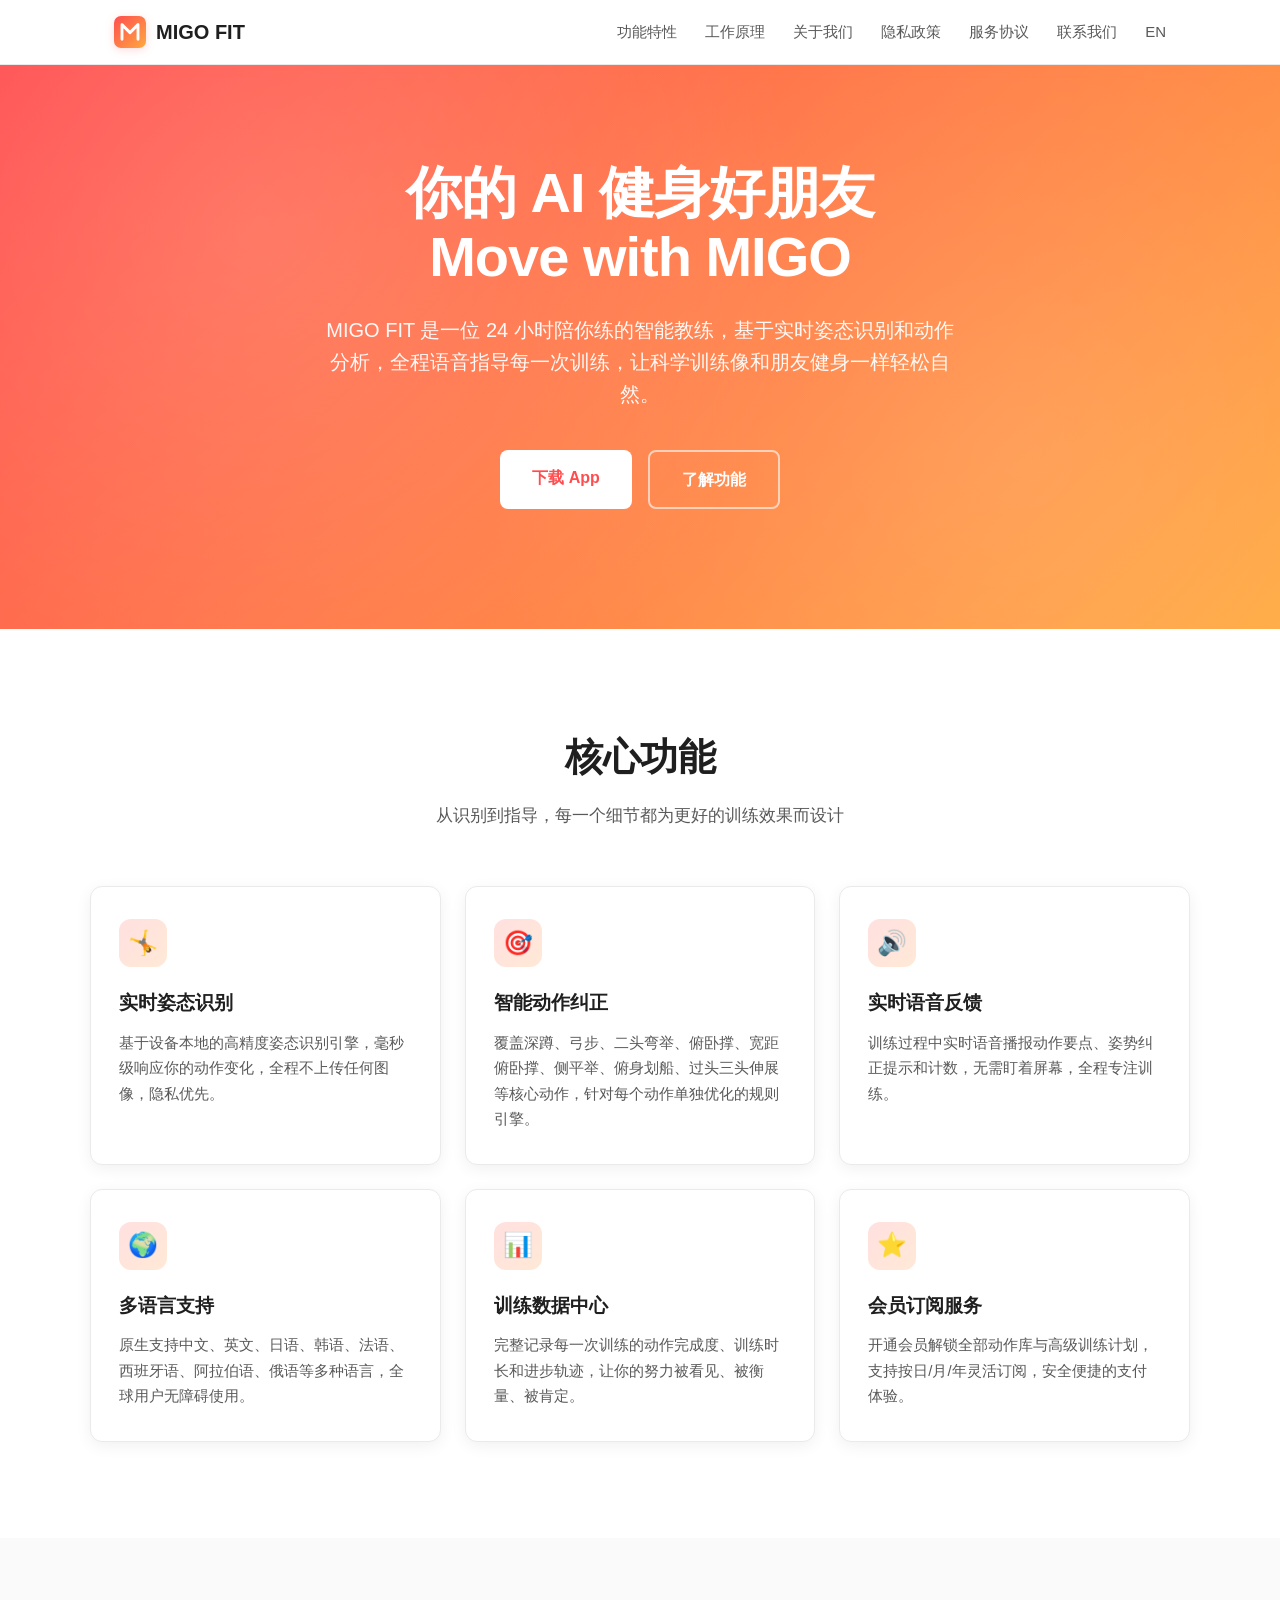
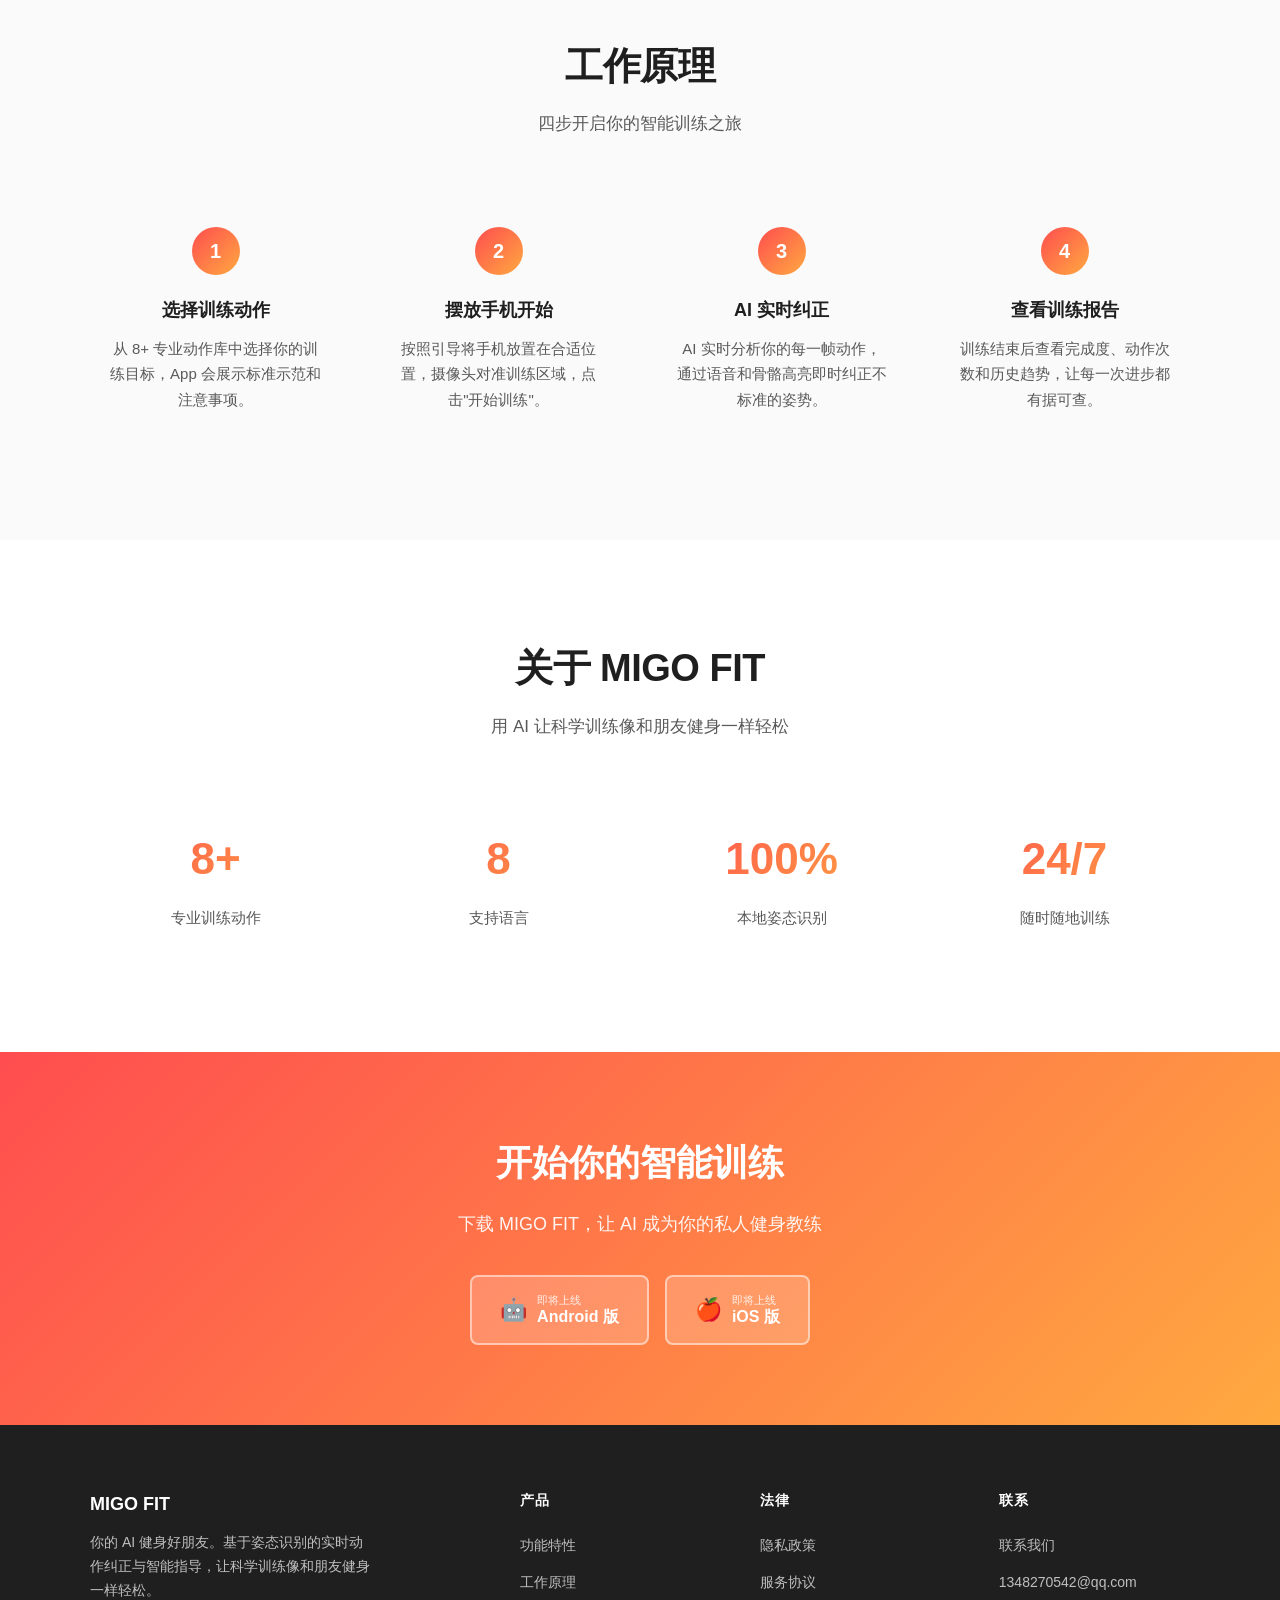
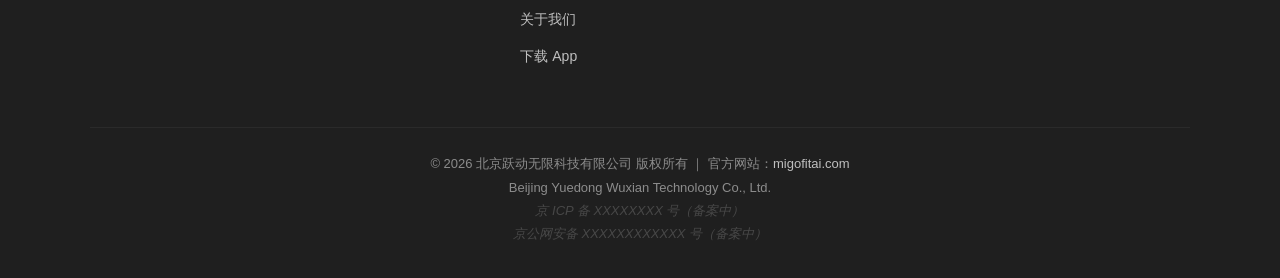
==== commit da2bf66d: "feat(i18n): 阶段 5 波 3 · Website 英文法律页 + en/ 站点子目录 面向 MIGO FIT GLOBAL flavor 上架的合规基建。  新增 App WebView " ====
--- a/index.html
+++ b/index.html
@@ -40,6 +40,7 @@
         <li><a href="privacy.html">隐私政策</a></li>
         <li><a href="terms.html">服务协议</a></li>
         <li><a href="contact.html">联系我们</a></li>
+        <li><a href="en/index.html" title="Switch to English">EN</a></li>
       </ul>
     </nav>
   </header>
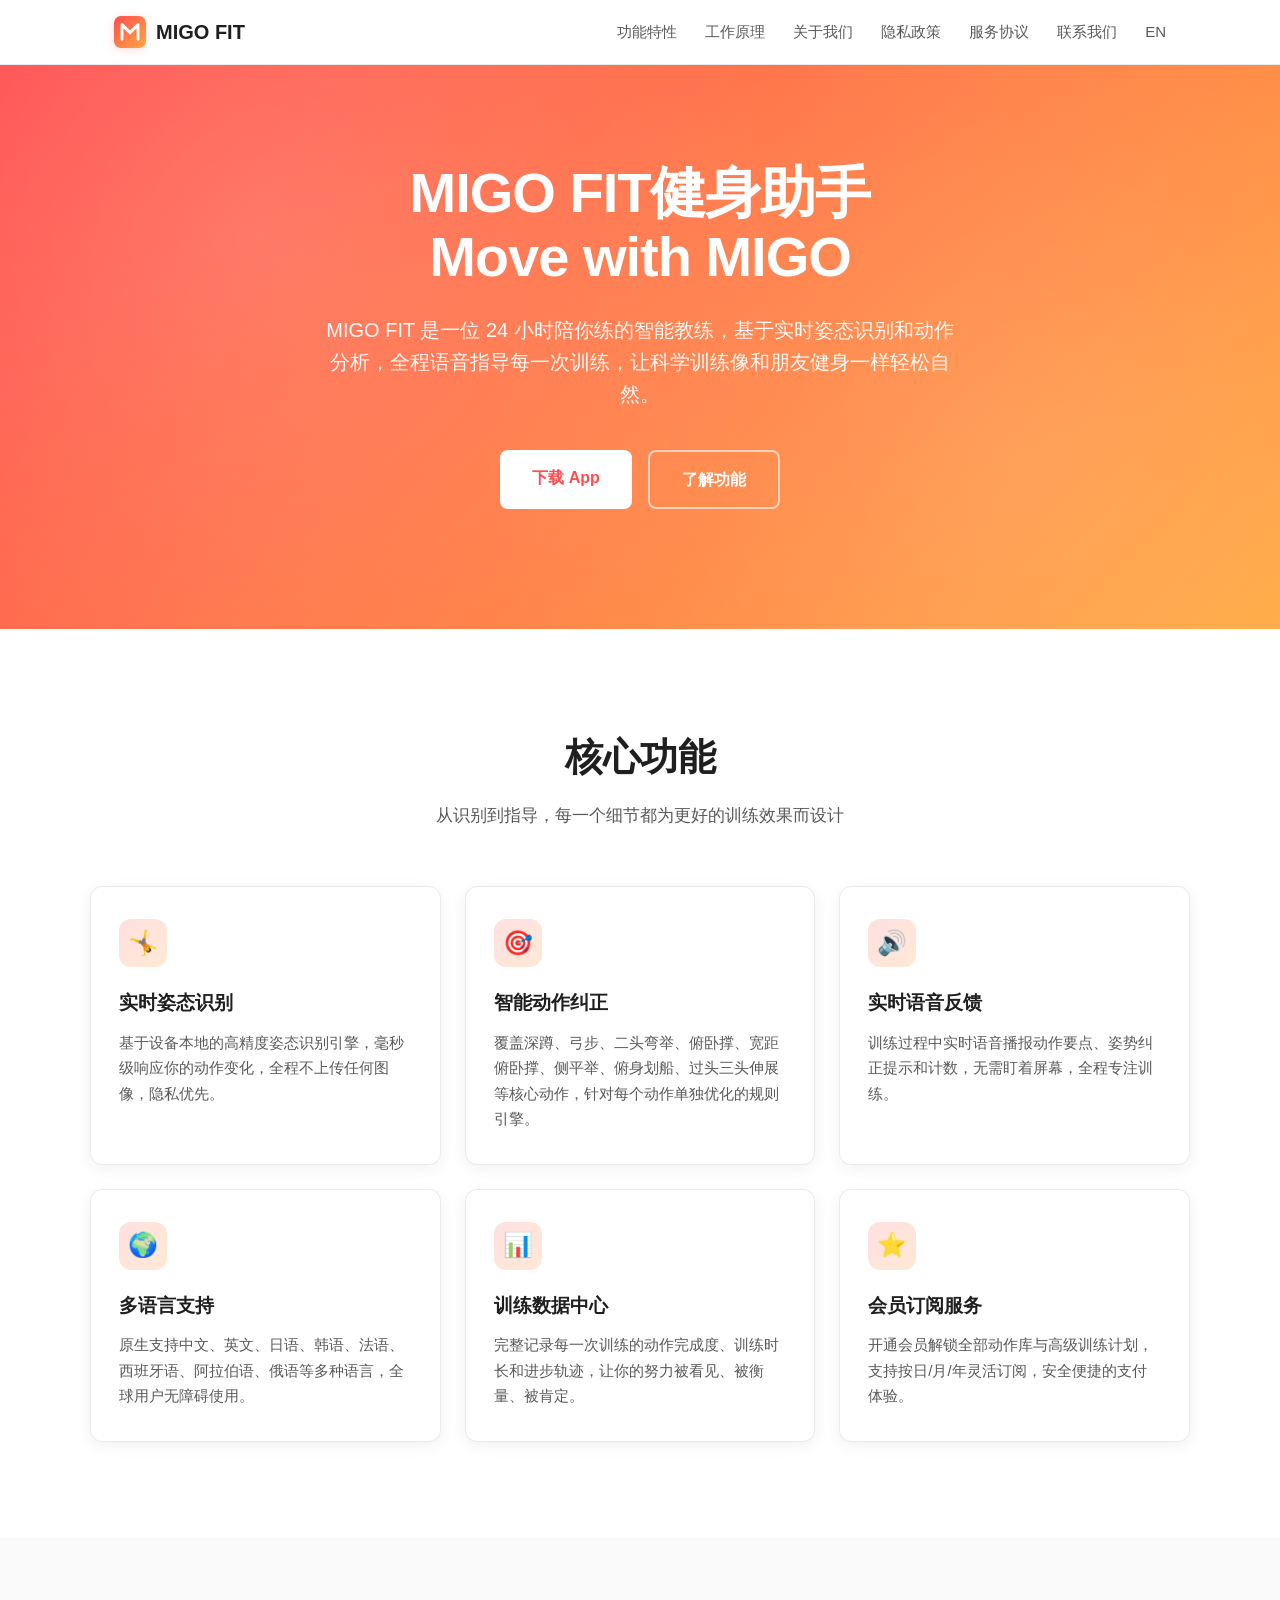
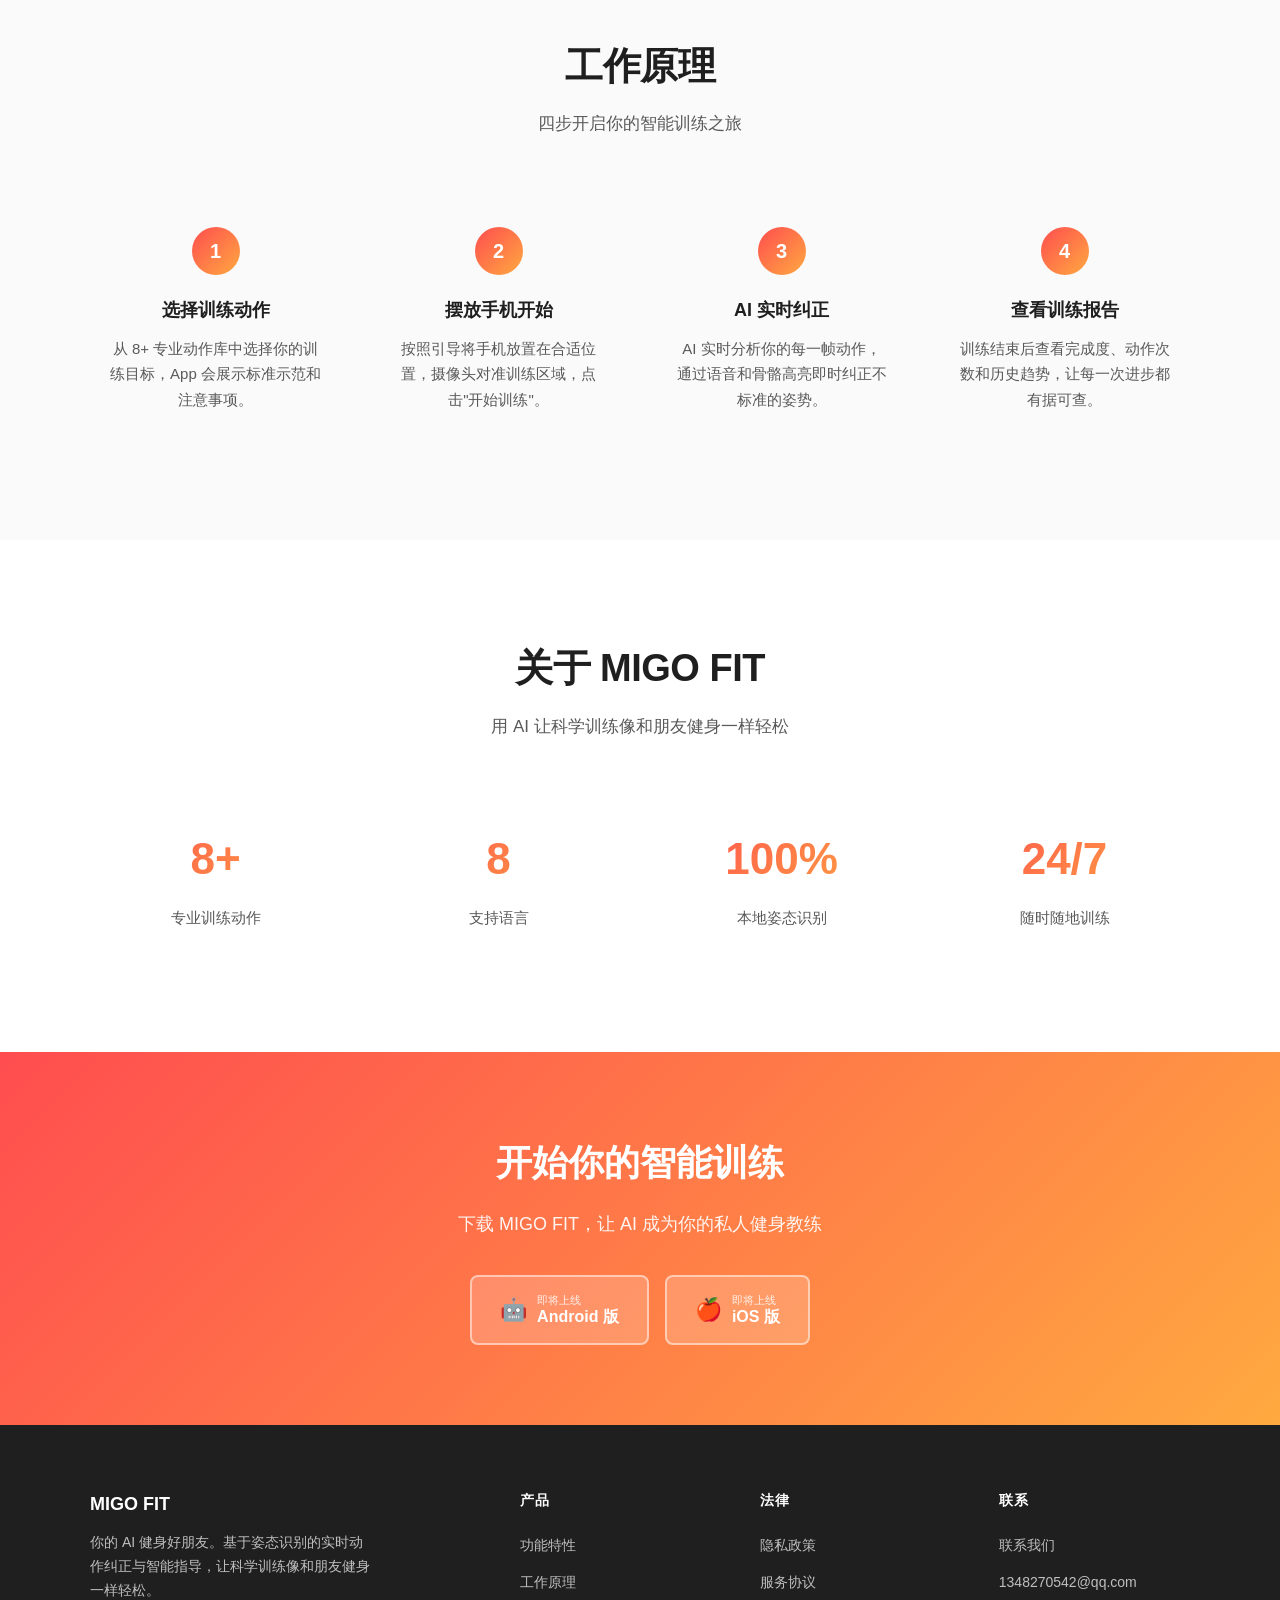
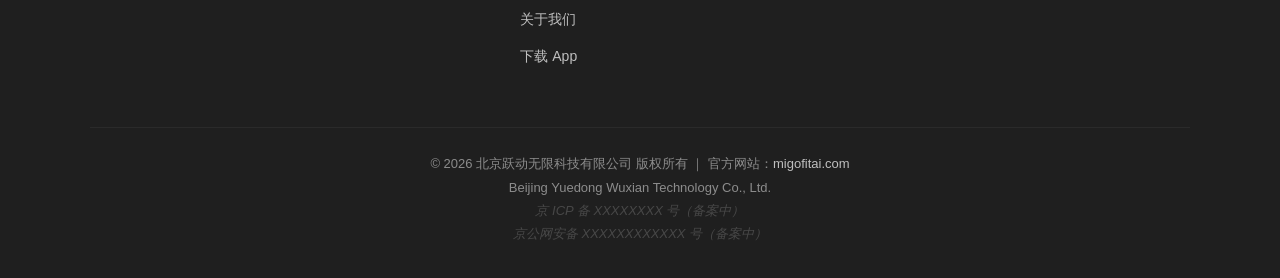
==== commit bebc9f7e: "feat: 标题" ====
--- a/index.html
+++ b/index.html
@@ -48,7 +48,7 @@
   <!-- Hero -->
   <section class="hero">
     <div class="hero-inner">
-      <h1>你的 AI 健身好朋友<br />Move with MIGO</h1>
+      <h1>MIGO FIT健身助手<br />Move with MIGO</h1>
       <p>MIGO FIT 是一位 24 小时陪你练的智能教练，基于实时姿态识别和动作分析，全程语音指导每一次训练，让科学训练像和朋友健身一样轻松自然。</p>
       <div class="hero-cta">
         <a class="btn btn-primary" href="#download">下载 App</a>
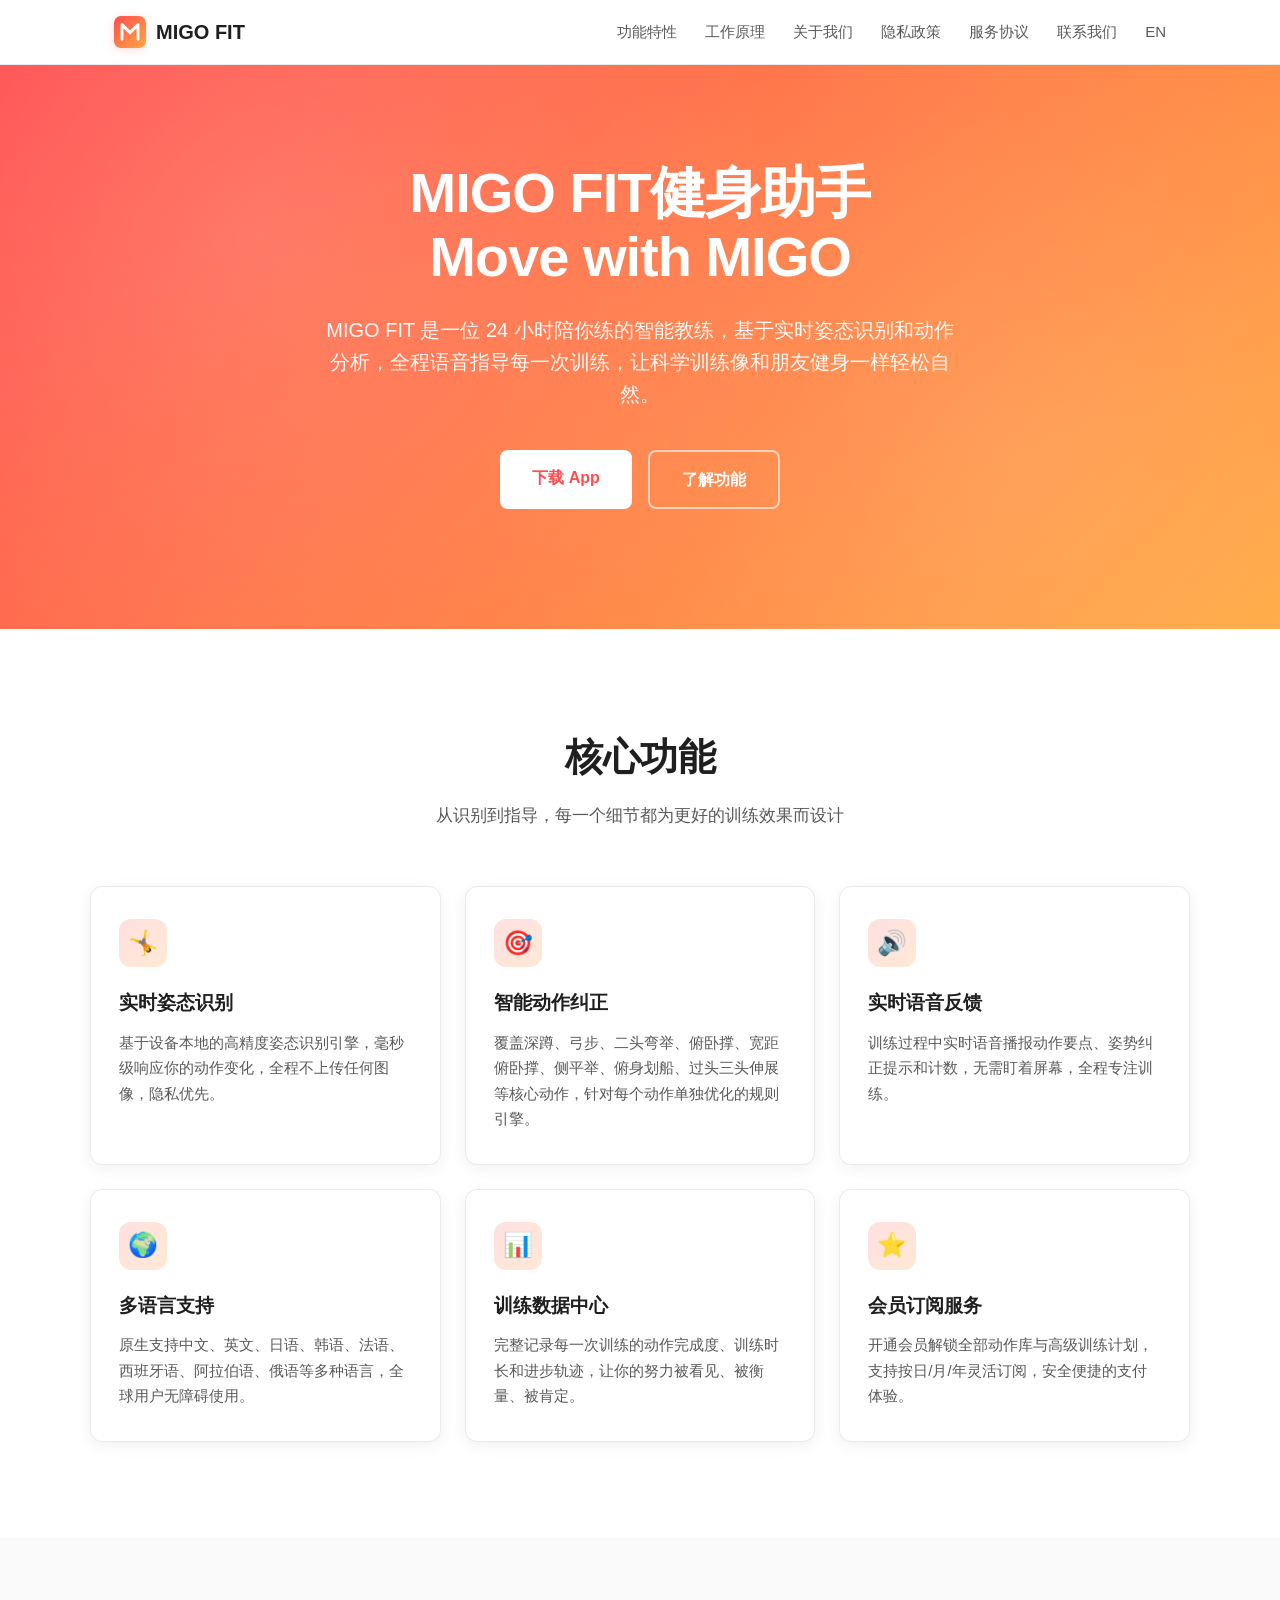
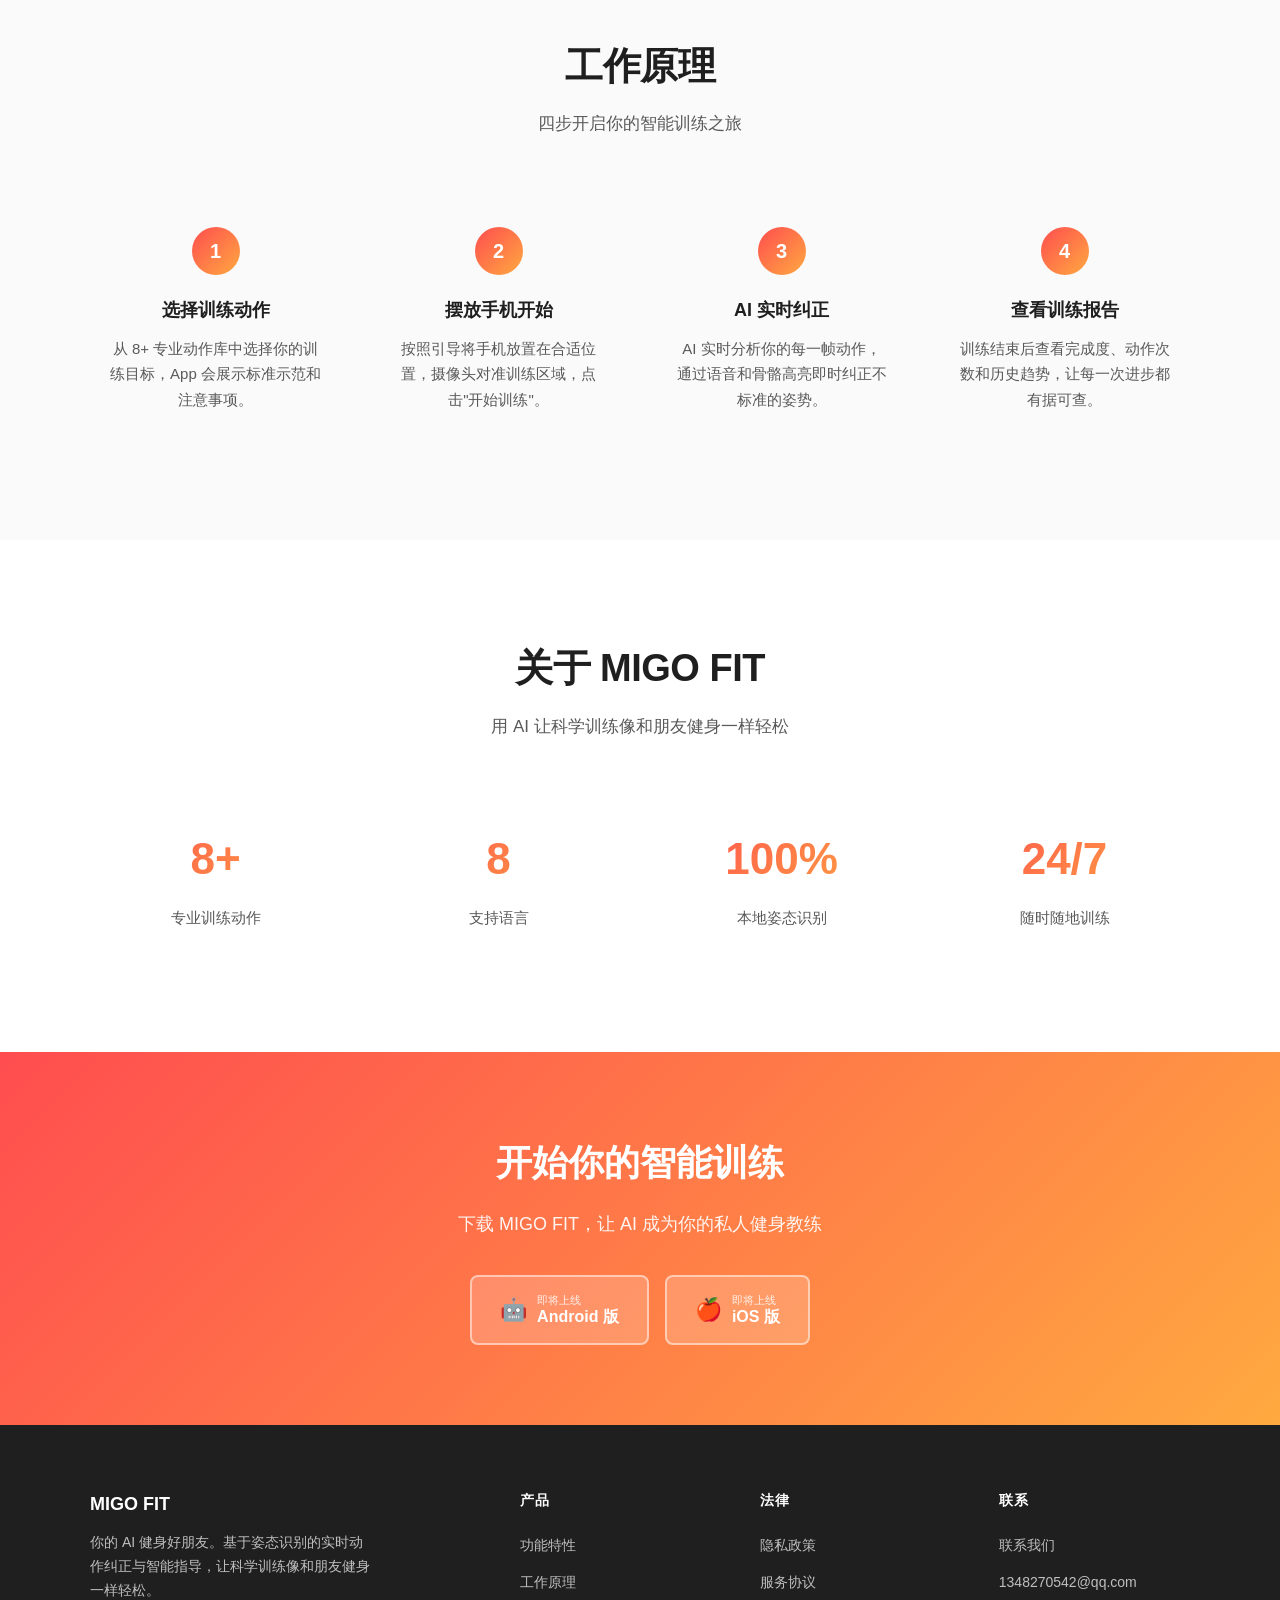
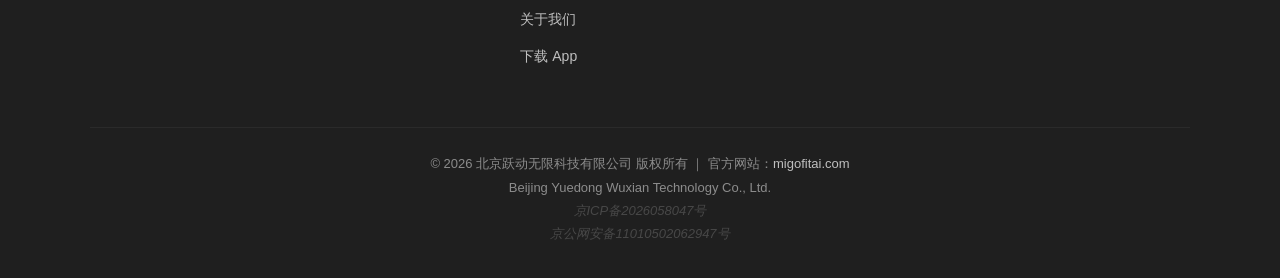
==== commit a6804766: "feat: 备案号" ====
--- a/index.html
+++ b/index.html
@@ -236,9 +236,9 @@
         <p>© 2026 北京跃动无限科技有限公司 版权所有 ｜ 官方网站：<a href="https://migofitai.com">migofitai.com</a></p>
         <p>Beijing Yuedong Wuxian Technology Co., Ltd.</p>
         <!-- 备案通过后：把下面 <span> 替换成 <a href="https://beian.miit.gov.cn" target="_blank" rel="noopener">京ICP备2026XXXXXX号</a> -->
-        <p><span class="icp-placeholder">京 ICP 备 XXXXXXXX 号（备案中）</span></p>
+        <p><span class="icp-placeholder">京ICP备2026058047号</span></p>
         <!-- 公安备案通过后：把下面 <span> 替换成 <a href="https://beian.mps.gov.cn/#/query/webSearch?code=11XXXXXXXX" target="_blank" rel="noopener">京公网安备 11XXXXXXXX 号</a> -->
-        <p><span class="icp-placeholder">京公网安备 XXXXXXXXXXXX 号（备案中）</span></p>
+        <p><span class="icp-placeholder">京公网安备11010502062947号</span></p>
       </div>
     </div>
   </footer>
